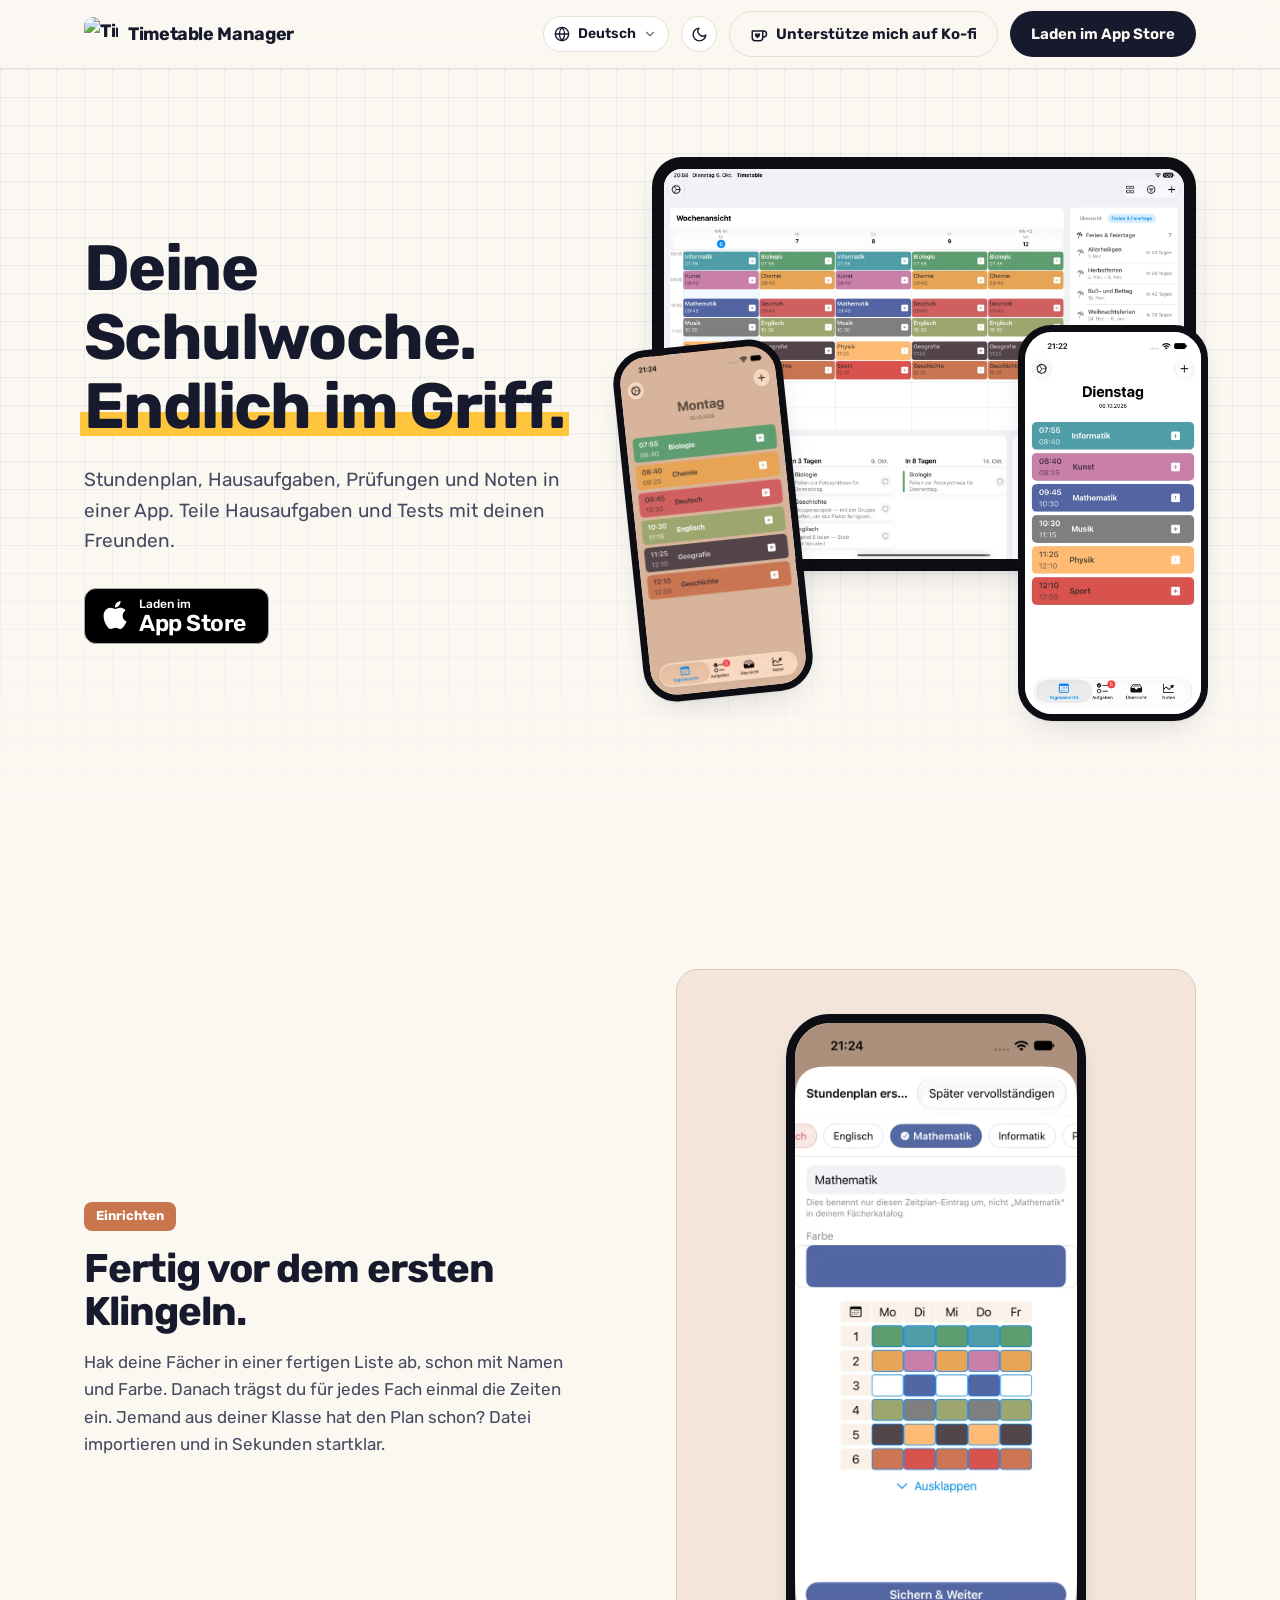
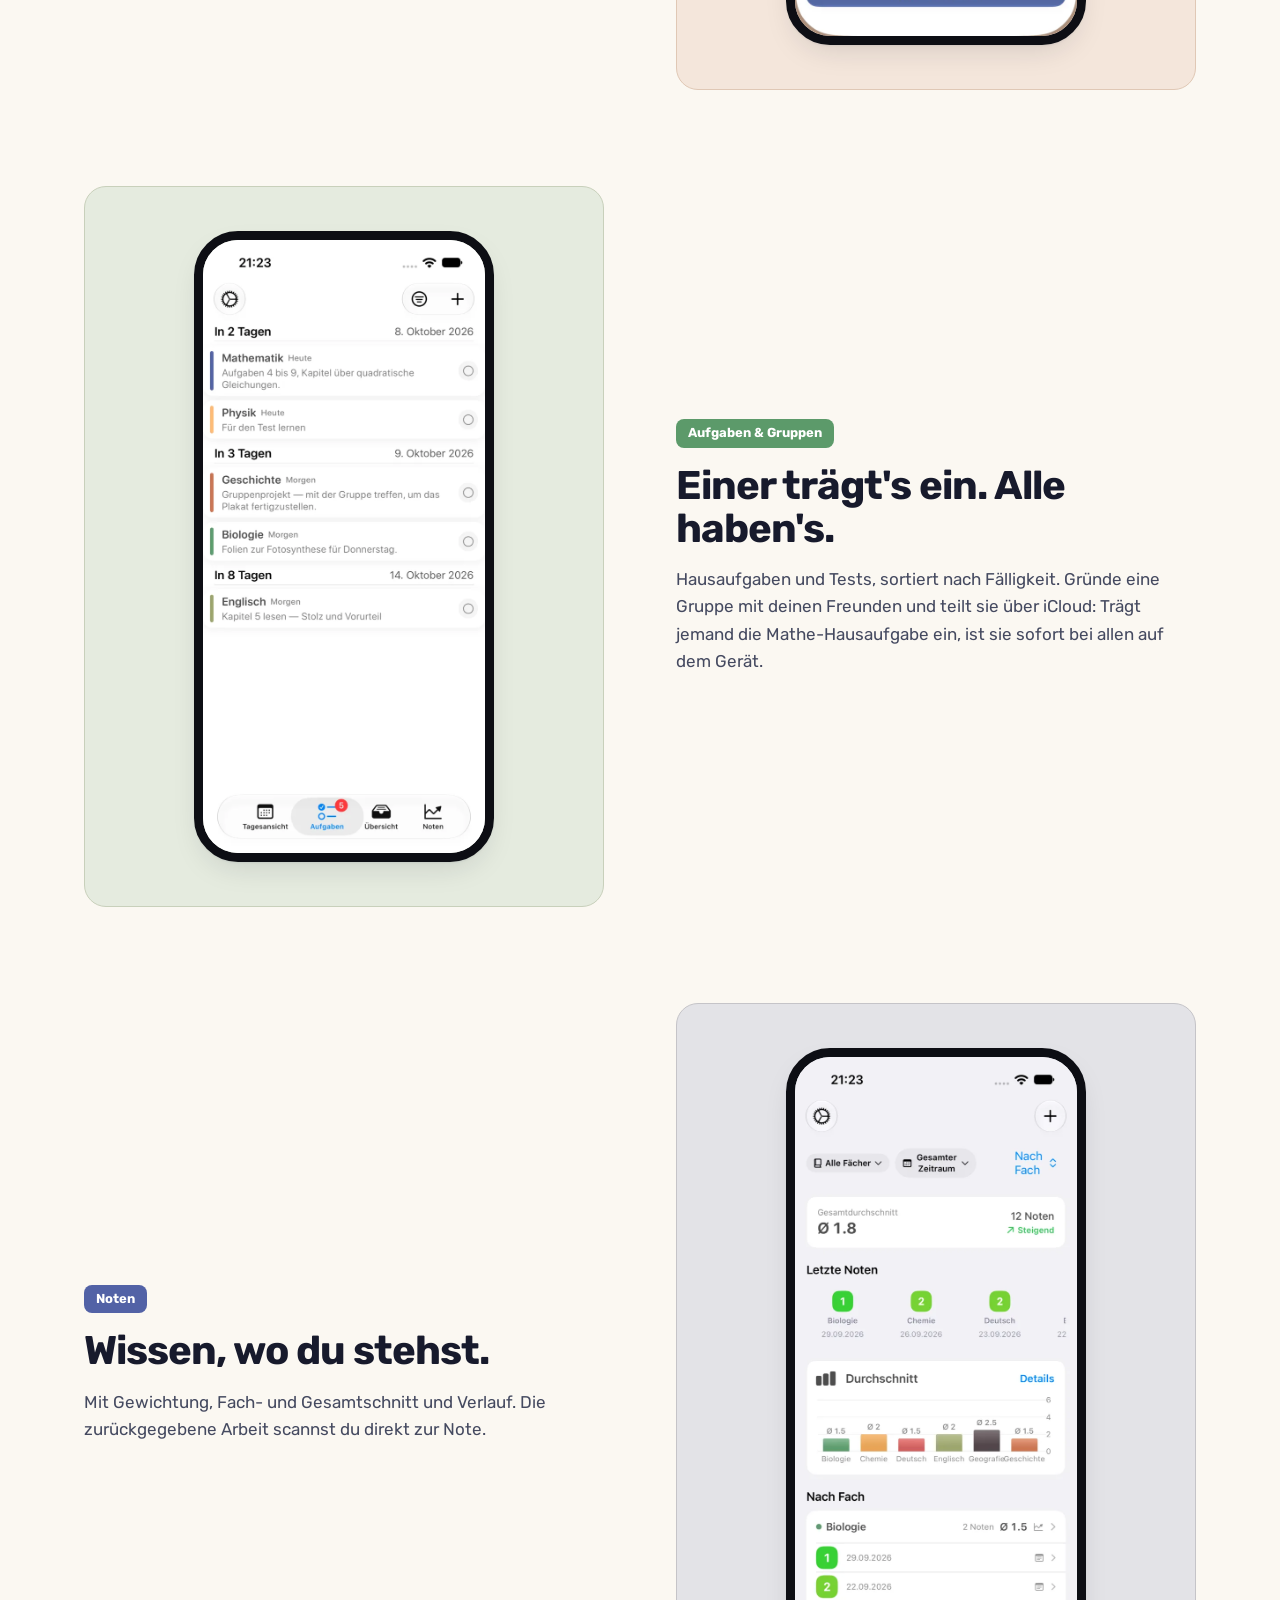
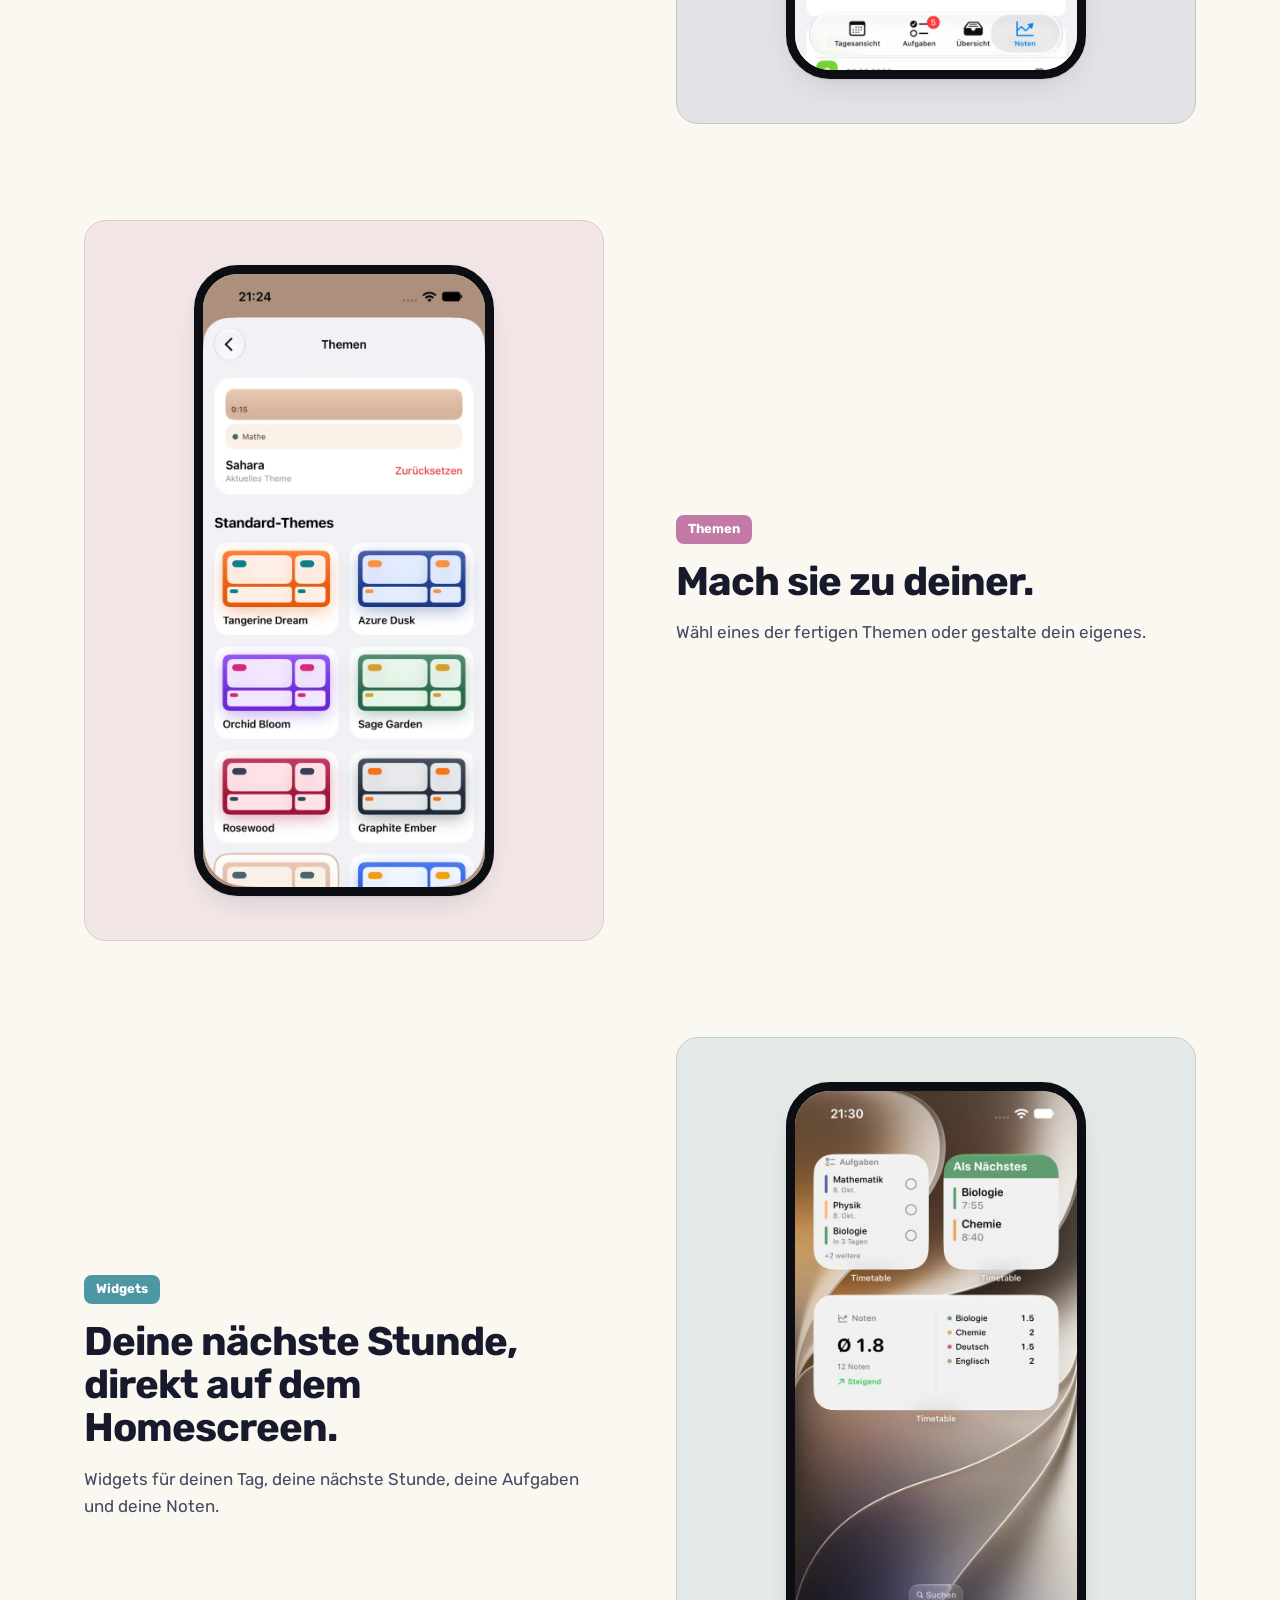
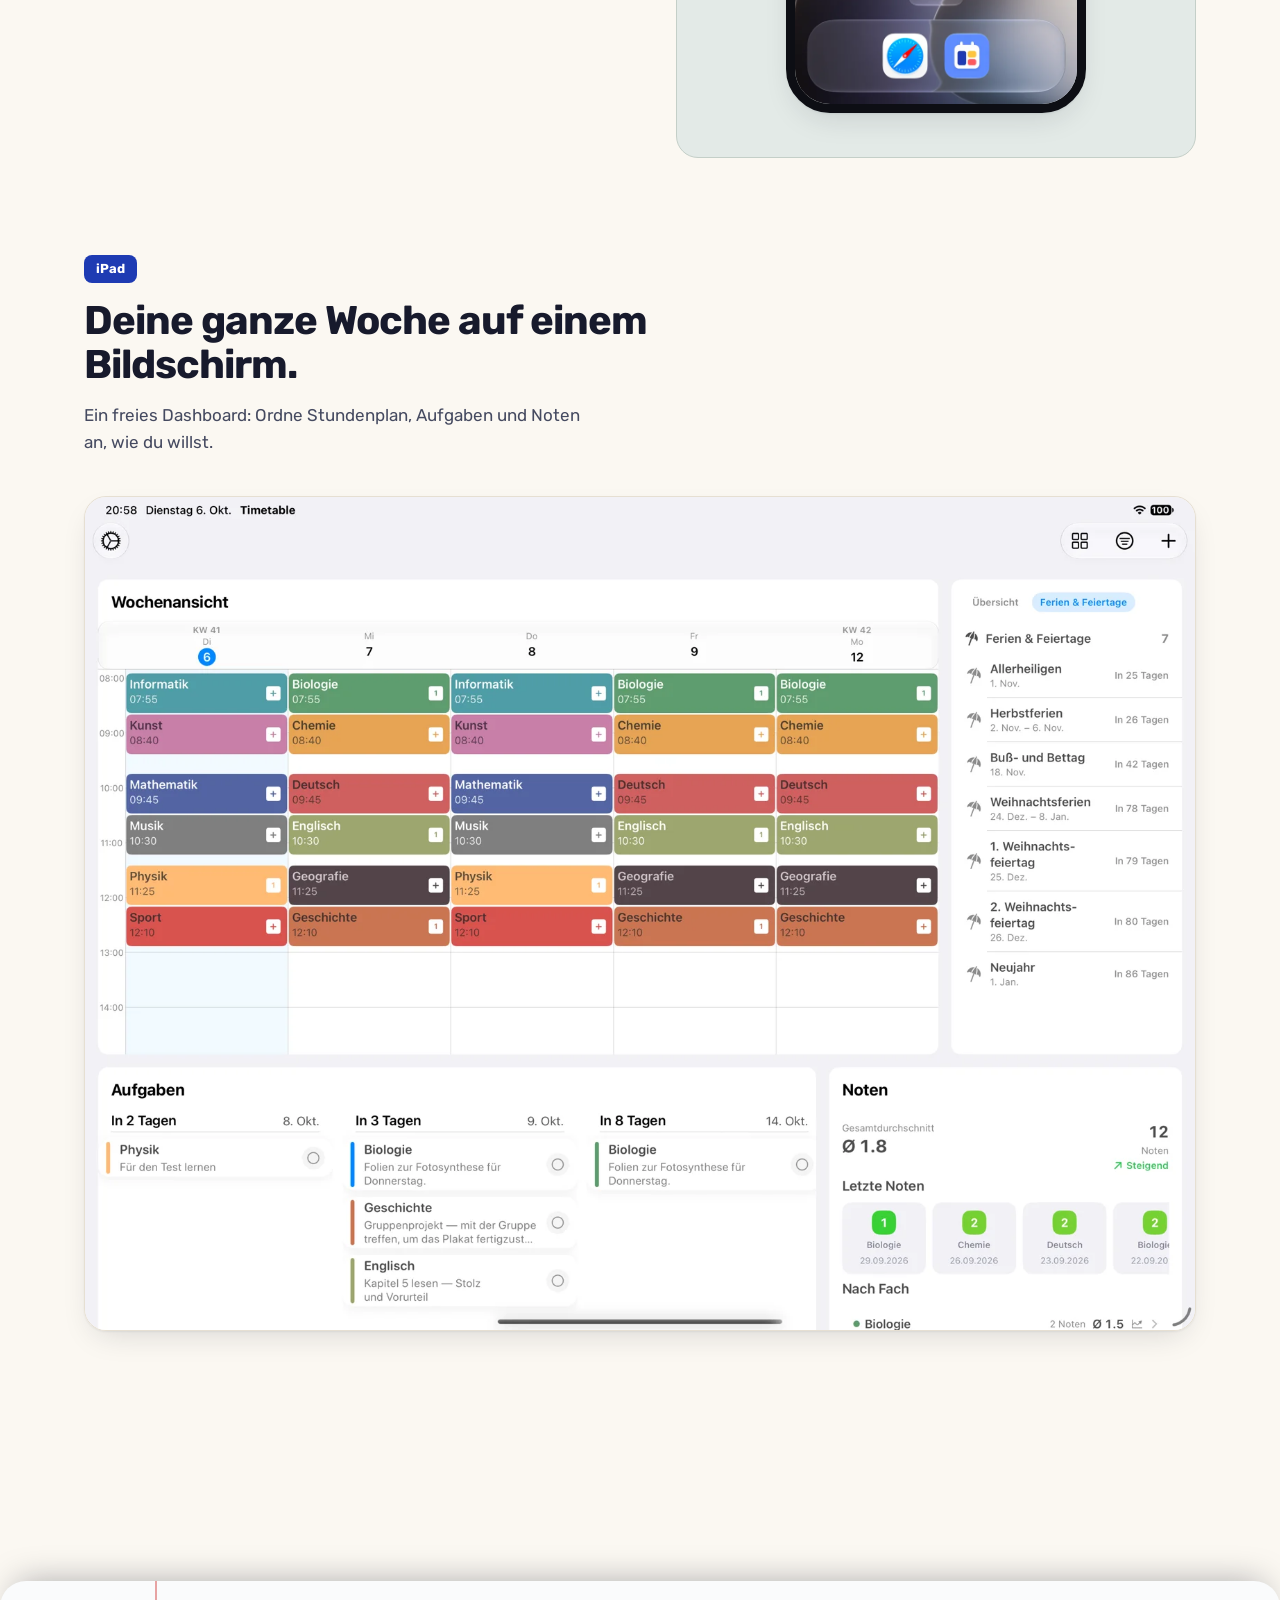
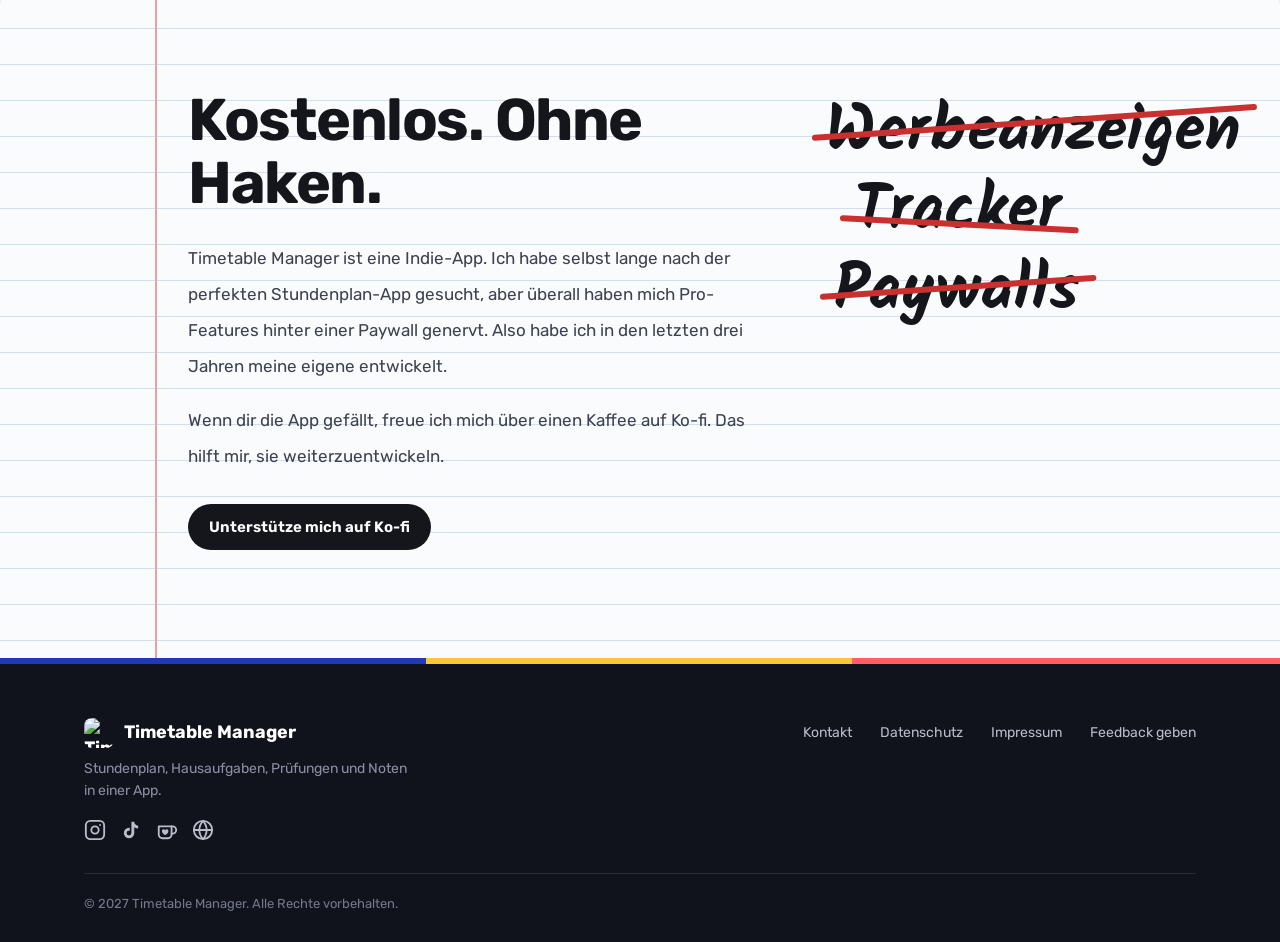
==== de/index.html @ c099e583 "cleanup and add more languages" ====
<!doctype html>
<!-- Generated from index.html by scripts/build-langs.mjs. Do not edit. -->
<html lang="de" data-url-en="../index.html" data-url-fr="../fr/index.html" data-url-es="../es/index.html">
  <head>
    <meta charset="UTF-8" />
    <script src="../assets/js/theme.js"></script>
    <script src="../assets/js/i18n.js"></script>
    <meta name="viewport" content="width=device-width, initial-scale=1.0" />
    <title data-i18n="metaTitle">Timetable Manager - Dein Stundenplan, deine Aufgaben und Prüfungen an einem Ort</title>

    <meta
      name="description"
      data-i18n-content="metaDescription"
      content="Timetable Manager: Stundenplan, Hausaufgaben, Prüfungen und Noten in einer App. Teile Hausaufgaben und Tests mit deinen Freunden. Kostenlos, ohne Werbung und ohne Tracking."
    />

    <link rel="canonical" href="https://www.timetablemanager.app/de/" />
    <link rel="alternate" hreflang="en" href="https://www.timetablemanager.app/" />
    <link rel="alternate" hreflang="de" href="https://www.timetablemanager.app/de/" />
    <link rel="alternate" hreflang="fr" href="https://www.timetablemanager.app/fr/" />
    <link rel="alternate" hreflang="es" href="https://www.timetablemanager.app/es/" />
    <link rel="alternate" hreflang="x-default" href="https://www.timetablemanager.app/" />
    <meta property="og:type" content="website" />
    <meta property="og:site_name" content="Timetable Manager" />
    <meta property="og:title" data-i18n-content="metaTitle" content="Timetable Manager - Dein Stundenplan, deine Aufgaben und Prüfungen an einem Ort" />
    <meta property="og:description" data-i18n-content="metaDescription" content="Timetable Manager: Stundenplan, Hausaufgaben, Prüfungen und Noten in einer App. Teile Hausaufgaben und Tests mit deinen Freunden. Kostenlos, ohne Werbung und ohne Tracking." />
    <meta property="og:url" content="https://www.timetablemanager.app/de/" />
    <meta property="og:image" content="https://www.timetablemanager.app/assets/images/og/de/card.png" />
    <meta property="og:image:width" content="1200" />
    <meta property="og:image:height" content="630" />
    <meta name="twitter:card" content="summary_large_image" />
    <meta name="theme-color" content="#fbf8f2" />
    <script type="application/ld+json">
      {"@context": "https://schema.org", "@type": "WebSite", "name": "Timetable Manager", "url": "https://www.timetablemanager.app/"}
    </script>
    <link rel="icon" href="../assets/images/favicon.png" type="image/png" />
    <link rel="apple-touch-icon" href="../apple-touch-icon.png" />
    <link rel="preconnect" href="https://fonts.googleapis.com" />
    <link rel="preconnect" href="https://fonts.gstatic.com" crossorigin />
    <link
      href="https://fonts.googleapis.com/css2?family=Rubik:wght@400..800&amp;display=swap"
      rel="stylesheet"
    />
    <link rel="stylesheet" href="../styles.css" />
  </head>
  <body>
    <header class="site-header"></header>

    <section class="hero">
      <div class="wrap">
        <div class="hero-copy">
          <h1>
            <span data-i18n="heroTitleA">Deine Schulwoche.</span>
            <span class="marker" data-i18n="heroTitleB">Endlich im Griff.</span>
          </h1>
          <p class="lede" data-i18n="heroLede">Stundenplan, Hausaufgaben, Prüfungen und Noten in einer App. Teile Hausaufgaben und Tests mit deinen Freunden.</p>
          <div class="hero-actions">
            <a class="store-badge" href="https://apps.apple.com/us/app/timetable-manager/id6738605424" rel="nofollow noopener" target="_blank">
              <svg viewBox="0 0 24 24" fill="currentColor" aria-hidden="true"><path d="M12.152 6.896c-.948 0-2.415-1.078-3.96-1.04-2.04.027-3.91 1.183-4.961 3.014-2.117 3.675-.546 9.103 1.519 12.09 1.013 1.454 2.208 3.09 3.792 3.039 1.52-.065 2.09-.987 3.935-.987 1.831 0 2.35.987 3.96.948 1.637-.026 2.676-1.48 3.676-2.948 1.156-1.688 1.636-3.325 1.662-3.415-.039-.013-3.182-1.221-3.22-4.857-.026-3.04 2.48-4.494 2.597-4.559-1.429-2.09-3.623-2.324-4.39-2.376-2-.156-3.675 1.09-4.61 1.09zM15.53 3.83c.843-1.012 1.4-2.427 1.245-3.83-1.207.052-2.662.805-3.532 1.818-.78.896-1.454 2.338-1.273 3.714 1.338.104 2.715-.688 3.559-1.701" /></svg>
              <span><small data-i18n="badgeSmall">Laden im</small><b>App Store</b></span>
            </a>
          </div>
        </div>

        <div class="hero-visual">
          <div class="phones">
            <img
              class="tablet"
              data-src-en="../assets/images/screenshots/en/dashboard.webp"
              data-src-de="../assets/images/screenshots/de/dashboard.webp"
              src="../assets/images/screenshots/de/dashboard.webp"
              data-i18n-alt="heroAlt"
              alt="Timetable Manager Wochenübersicht auf dem iPad, mit Stunden, Aufgaben und Noten auf einen Blick"
              width="1600"
              height="1200"
            />
            <img
                class="phone phone-back"
                data-src-en="../assets/images/screenshots/en/dayview-theme.webp"
                data-src-de="../assets/images/screenshots/de/dayview-theme.webp"
                src="../assets/images/screenshots/de/dayview-theme.webp"
                data-i18n-alt="shotDayThemeAlt"
                alt="Tagesansicht im Theme Sahara"
                width="640"
                height="1391"
              />
            <img
                class="phone"
                data-src-en="../assets/images/screenshots/en/dayview.webp"
                data-src-de="../assets/images/screenshots/de/dayview.webp"
                src="../assets/images/screenshots/de/dayview.webp"
                data-i18n-alt="shotDayAlt"
                alt="Tagesansicht: jede Stunde farblich markiert und genau zur richtigen Zeit"
                width="640"
                height="1391"
              />
          </div>
        </div>
      </div>
    </section>

    <section id="features">
      <div class="wrap">
        <div class="feature-rows">
          <div class="feature-row reveal">
            <div class="feature-copy s-hi">
              <span class="tag" data-i18n="featureCreatorTag">Einrichten</span>
              <h3 data-i18n="featureCreatorTitle">Fertig vor dem ersten Klingeln.</h3>
              <p data-i18n="featureCreatorText">Hak deine Fächer in einer fertigen Liste ab, schon mit Namen und Farbe. Danach trägst du für jedes Fach einmal die Zeiten ein. Jemand aus deiner Klasse hat den Plan schon? Datei importieren und in Sekunden startklar.</p>
            </div>
            <div class="stage s-hi">
              <img
                class="phone"
                data-src-en="../assets/images/screenshots/en/creator.webp"
                data-src-de="../assets/images/screenshots/de/creator.webp"
                src="../assets/images/screenshots/de/creator.webp"
                data-i18n-alt="shotCreatorAlt"
                alt="Stundenplan-Ersteller: Fach, Farbe und Stunden in der Woche festlegen"
                width="640"
                height="1391" loading="lazy"
              />
            </div>
          </div>
          <div class="feature-row reveal">
            <div class="feature-copy s-bi">
              <span class="tag" data-i18n="featureGroupsTag">Aufgaben &amp; Gruppen</span>
              <h3 data-i18n="featureGroupsTitle">Einer trägt's ein. Alle haben's.</h3>
              <p data-i18n="featureGroupsText">Hausaufgaben und Tests, sortiert nach Fälligkeit. Gründe eine Gruppe mit deinen Freunden und teilt sie über iCloud: Trägt jemand die Mathe-Hausaufgabe ein, ist sie sofort bei allen auf dem Gerät.</p>
            </div>
            <div class="stage s-bi">
              <img
                class="phone"
                data-src-en="../assets/images/screenshots/en/tasks.webp"
                data-src-de="../assets/images/screenshots/de/tasks.webp"
                src="../assets/images/screenshots/de/tasks.webp"
                data-i18n-alt="shotTasksAlt"
                alt="Aufgaben: jede Aufgabe gruppiert nach Fälligkeit"
                width="640"
                height="1391" loading="lazy"
              />
            </div>
          </div>
          <div class="feature-row reveal">
            <div class="feature-copy s-ma">
              <span class="tag" data-i18n="featureGradesTag">Noten</span>
              <h3 data-i18n="featureGradesTitle">Wissen, wo du stehst.</h3>
              <p data-i18n="featureGradesText">Mit Gewichtung, Fach- und Gesamtschnitt und Verlauf. Die zurückgegebene Arbeit scannst du direkt zur Note.</p>
            </div>
            <div class="stage s-ma">
              <img
                class="phone"
                data-src-en="../assets/images/screenshots/en/grades.webp"
                data-src-de="../assets/images/screenshots/de/grades.webp"
                src="../assets/images/screenshots/de/grades.webp"
                data-i18n-alt="shotGradesAlt"
                alt="Noten: Gesamtschnitt, letzte Noten und Durchschnitt pro Fach"
                width="640"
                height="1391" loading="lazy"
              />
            </div>
          </div>
          <div class="feature-row reveal">
            <div class="feature-copy s-ar">
              <span class="tag" data-i18n="featureThemesTag">Themen</span>
              <h3 data-i18n="featureThemesTitle">Mach sie zu deiner.</h3>
              <p data-i18n="featureThemesText">Wähl eines der fertigen Themen oder gestalte dein eigenes.</p>
            </div>
            <div class="stage s-ar">
              <img
                class="phone"
                data-src-en="../assets/images/screenshots/en/theming.webp"
                data-src-de="../assets/images/screenshots/de/theming.webp"
                src="../assets/images/screenshots/de/theming.webp"
                data-i18n-alt="shotThemesAlt"
                alt="Themen: wähle ein Thema oder gestalte dein eigenes"
                width="640"
                height="1391" loading="lazy"
              />
            </div>
          </div>
          <div class="feature-row reveal">
            <div class="feature-copy s-cs">
              <span class="tag" data-i18n="featureWidgetsTag">Widgets</span>
              <h3 data-i18n="featureWidgetsTitle">Deine nächste Stunde, direkt auf dem Homescreen.</h3>
              <p data-i18n="featureWidgetsText">Widgets für deinen Tag, deine nächste Stunde, deine Aufgaben und deine Noten.</p>
            </div>
            <div class="stage s-cs">
              <img
                class="phone"
                data-src-en="../assets/images/screenshots/en/widgets.webp"
                data-src-de="../assets/images/screenshots/de/widgets.webp"
                src="../assets/images/screenshots/de/widgets.webp"
                data-i18n-alt="shotWidgetsAlt"
                alt="Widgets: Aufgaben, nächste Stunde und Noten direkt auf deinem Homescreen"
                width="640"
                height="1391" loading="lazy"
              />
            </div>
          </div>
        </div>

        <div class="feature-wide reveal">
          <div class="feature-copy c-navy">
            <span class="tag" data-i18n="featureIpadTag">iPad</span>
            <h3 data-i18n="featureIpadTitle">Deine ganze Woche auf einem Bildschirm.</h3>
            <p data-i18n="featureIpadText">Ein freies Dashboard: Ordne Stundenplan, Aufgaben und Noten an, wie du willst.</p>
          </div>
          <img
            class="dashboard-shot"
            data-src-en="../assets/images/screenshots/en/dashboard.webp"
            data-src-de="../assets/images/screenshots/de/dashboard.webp"
            src="../assets/images/screenshots/de/dashboard.webp"
            data-i18n-alt="heroAlt"
            alt="Timetable Manager Wochenübersicht auf dem iPad, mit Stunden, Aufgaben und Noten auf einen Blick"
            loading="lazy"
            width="1600"
            height="1200"
          />
        </div>

        <div class="extras reveal">
          <span data-i18n="extrasLabel">Außerdem dabei:</span>
          <span class="pill s-ch" data-i18n="extraHolidays">Schulferien deiner Region, automatisch eingetragen</span>
        </div>
      </div>
    </section>

    <section class="sheet why">
      <div class="wrap">
        <div>
          <h2 data-i18n="whyTitle">Kostenlos. Ohne Haken.</h2>
          <p data-i18n="whyText">Timetable Manager ist eine Indie-App. Ich habe selbst lange nach der perfekten Stundenplan-App gesucht, aber überall haben mich Pro-Features hinter einer Paywall genervt. Also habe ich in den letzten drei Jahren meine eigene entwickelt.</p>
          <p data-i18n="whyKofi">Wenn dir die App gefällt, freue ich mich über einen Kaffee auf Ko-fi. Das hilft mir, sie weiterzuentwickeln.</p>
          <a class="btn btn-primary" href="https://ko-fi.com/bennowo" target="_blank" rel="noopener" data-i18n="navKofi">Support me on Ko-fi</a>
        </div>
        <div class="reveal">
          <h3 class="sr-only" data-i18n="noListLabel">Was du in der App nicht findest</h3>
          <ul class="crossed">
            <li data-i18n="noAds">Werbeanzeigen</li>
            <li data-i18n="noTrackers">Tracker</li>
            <li data-i18n="noPaywalls">Paywalls</li>
          </ul>
        </div>
      </div>
    </section>

    <footer class="site-footer"></footer>

    <script src="../assets/js/header.js"></script>
    <script src="../assets/js/footer.js"></script>
    <script>
      // Fade sections in as they scroll into view. Without IntersectionObserver everything just shows.
      if ("IntersectionObserver" in window) {
        document.documentElement.classList.add("reveal-on");
        var io = new IntersectionObserver(
          function (entries) {
            entries.forEach(function (e) {
              if (e.isIntersecting) {
                e.target.classList.add("in");
                io.unobserve(e.target);
              }
            });
          },
          { rootMargin: "0px 0px -10% 0px" }
        );
        document.querySelectorAll(".reveal").forEach(function (el) {
          io.observe(el);
        });
      }
    </script>
  </body>
</html>
---- styles.css ----
/* Timetable Manager — shared site styles */

/* Brand colors come from the app icon (navy, sun, coral on sky); subject colors from the app's
   default subject palette, so the site looks like the app it sells. */
:root {
  --ink: #171a2c;
  --ink-soft: #454a60;
  --muted: #6b6a72;
  --bg: #fbf8f2;
  --bg-soft: #f3eee4;
  --surface: #ffffff;
  --border: #e6dfd2;
  --grid: rgba(30, 59, 179, 0.07);
  --accent: #1e3bb3;
  --accent-dark: #172e8c;
  --accent-soft: #e6ebfb;
  --header-bg: rgba(251, 248, 242, 0.85);
  --shadow: 0 1px 2px rgba(23, 26, 44, 0.06), 0 12px 32px -12px rgba(23, 26, 44, 0.18);

  --sky: #618cff;
  --navy: #1e3bb3;
  --sun: #ffc53d;
  --coral: #ff5e62;

  --s-red: #d35f5f;
  --s-terra: #c9764f;
  --s-green: #5c9a6a;
  --s-slate: #5262a6;
  --s-mustard: #e4a24a;
  --s-teal: #4d97a5;
  --s-pink: #c47aa6;
  --s-olive: #959b58;
  --s-gray: #7f7f86;
  --s-peach: #f2b06a;
  --s-plum: #574a50;

  --radius-lg: 22px;
  --radius: 16px;
  --radius-sm: 10px;
  --container: 1160px;
  --font: "Rubik", -apple-system, BlinkMacSystemFont, "Segoe UI", Helvetica, Arial, sans-serif;
  --font-display: var(--font);
}

/* Dark tokens appear twice on purpose: once for "follow the OS" (no data-theme set)
   and once for the explicit toggle. CSS can't share a block between the two. */
@media (prefers-color-scheme: dark) {
  :root:not([data-theme="light"]) {
    --ink: #eef0f7;
    --ink-soft: #c5c8d6;
    --muted: #9a9dae;
    --bg: #11131c;
    --bg-soft: #171a26;
    --surface: #1c1f2d;
    --border: #2a2e40;
    --grid: rgba(143, 168, 255, 0.06);
    --accent: #8fa8ff;
    --accent-dark: #a9bcff;
    --accent-soft: #1e2647;
    --header-bg: rgba(17, 19, 28, 0.82);
    --shadow: 0 1px 2px rgba(0, 0, 0, 0.3), 0 16px 40px -12px rgba(0, 0, 0, 0.6);
  }
}

:root[data-theme="dark"] {
  --ink: #eef0f7;
  --ink-soft: #c5c8d6;
  --muted: #9a9dae;
  --bg: #11131c;
  --bg-soft: #171a26;
  --surface: #1c1f2d;
  --border: #2a2e40;
  --grid: rgba(143, 168, 255, 0.06);
  --accent: #8fa8ff;
  --accent-dark: #a9bcff;
  --accent-soft: #1e2647;
  --header-bg: rgba(17, 19, 28, 0.82);
  --shadow: 0 1px 2px rgba(0, 0, 0, 0.3), 0 16px 40px -12px rgba(0, 0, 0, 0.6);
}

* {
  box-sizing: border-box;
}

html {
  scroll-behavior: smooth;
}

body {
  margin: 0;
  font-family: var(--font);
  font-size: 17px;
  color: var(--ink);
  background: var(--bg);
  line-height: 1.6;
  -webkit-font-smoothing: antialiased;
}

h1,
h2,
h3 {
  font-family: var(--font-display);
  font-weight: 700;
  letter-spacing: -0.025em;
  line-height: 1.08;
}

img {
  max-width: 100%;
  display: block;
}

a {
  color: inherit;
  text-decoration: none;
}

:focus-visible {
  outline: 3px solid var(--sky);
  outline-offset: 3px;
  border-radius: 6px;
}

.sr-only {
  position: absolute;
  width: 1px;
  height: 1px;
  overflow: hidden;
  clip: rect(0 0 0 0);
  white-space: nowrap;
}

.wrap {
  max-width: var(--container);
  margin: 0 auto;
  padding: 0 24px;
}

/* The three bars from the app's store screenshots: navy, sun, coral. */
.dashes {
  display: inline-flex;
  gap: 5px;
  vertical-align: middle;
}

.dashes i {
  width: 18px;
  height: 6px;
  border-radius: 99px;
  background: var(--navy);
}

.dashes i:nth-child(2) {
  background: var(--sun);
}

.dashes i:nth-child(3) {
  background: var(--coral);
}

.eyebrow {
  display: inline-flex;
  align-items: center;
  gap: 10px;
  font-size: 14px;
  font-weight: 700;
  letter-spacing: 0.06em;
  text-transform: uppercase;
  color: var(--muted);
  margin: 0 0 18px;
}

/* ---------- Header ---------- */

.site-header {
  position: sticky;
  top: 0;
  z-index: 50;
  background: var(--header-bg);
  backdrop-filter: blur(12px);
  -webkit-backdrop-filter: blur(12px);
  border-bottom: 1px solid var(--border);
}

.site-header .wrap {
  display: flex;
  align-items: center;
  justify-content: space-between;
  height: 68px;
  gap: 16px;
}

.header-actions {
  display: flex;
  align-items: center;
  gap: 12px;
}

/* Language menu: a native select (options filled in by i18n.js), styled as a pill with a globe. */
.lang-switch {
  position: relative;
  display: inline-flex;
  align-items: center;
  color: var(--ink);
}

.lang-switch svg {
  position: absolute;
  left: 11px;
  width: 16px;
  height: 16px;
  pointer-events: none;
}

.lang-switch select {
  appearance: none;
  -webkit-appearance: none;
  height: 36px;
  padding: 0 30px 0 34px;
  border: 1px solid var(--border);
  border-radius: 999px;
  background: var(--surface) url("data:image/svg+xml;utf8,<svg fill='none' stroke='%236b6a72' stroke-width='2' stroke-linecap='round' stroke-linejoin='round' height='14' viewBox='0 0 24 24' width='14' xmlns='http://www.w3.org/2000/svg'><path d='M6 9l6 6 6-6'/></svg>") no-repeat right 11px center;
  color: inherit;
  font: inherit;
  font-size: 14px;
  font-weight: 600;
  cursor: pointer;
  transition: border-color 0.15s ease;
}

.lang-switch select:hover {
  border-color: var(--accent);
}

.theme-toggle {
  display: inline-flex;
  align-items: center;
  justify-content: center;
  width: 36px;
  height: 36px;
  border-radius: 999px;
  border: 1px solid var(--border);
  background: var(--surface);
  color: var(--ink);
  cursor: pointer;
  flex: 0 0 auto;
}

.theme-toggle svg {
  width: 17px;
  height: 17px;
}

.theme-toggle .icon-sun {
  display: none;
}

:root[data-theme="dark"] .theme-toggle .icon-sun {
  display: block;
}

:root[data-theme="dark"] .theme-toggle .icon-moon {
  display: none;
}

@media (prefers-color-scheme: dark) {
  :root:not([data-theme="light"]) .theme-toggle .icon-sun {
    display: block;
  }

  :root:not([data-theme="light"]) .theme-toggle .icon-moon {
    display: none;
  }
}

.brand {
  display: flex;
  align-items: center;
  gap: 10px;
  font-family: var(--font-display);
  font-weight: 700;
  font-size: 18px;
  letter-spacing: -0.02em;
  color: var(--ink);
}

.brand,
.btn {
  white-space: nowrap;
}

.brand img {
  width: 34px;
  height: 34px;
  border-radius: 9px;
}

.btn {
  display: inline-flex;
  align-items: center;
  justify-content: center;
  gap: 8px;
  padding: 10px 20px;
  border-radius: 999px;
  font-family: inherit;
  font-weight: 650;
  font-size: 15px;
  border: 1px solid transparent;
  cursor: pointer;
  transition: background 0.15s ease, border-color 0.15s ease, color 0.15s ease, transform 0.15s ease;
}

.btn:active {
  transform: scale(0.97);
}

.btn-primary {
  background: var(--ink);
  color: var(--bg);
}

.btn-primary:hover {
  background: var(--accent);
  color: #fff;
}

.btn-ghost {
  border-color: var(--border);
  color: var(--ink);
}

.btn-ghost:hover {
  border-color: var(--accent);
  color: var(--accent);
}

/* App Store button, styled after Apple's "Download on the App Store" badge. */
.store-badge {
  display: inline-flex;
  align-items: center;
  gap: 10px;
  height: 56px;
  padding: 0 22px 0 16px;
  border-radius: 12px;
  background: #000;
  color: #fff;
  border: 1px solid #a6a6a6;
  line-height: 1.05;
  white-space: nowrap;
  transition: transform 0.15s ease;
}

.store-badge:hover {
  transform: translateY(-2px);
}

.store-badge svg {
  width: 28px;
  height: 28px;
  margin-top: -3px;
}

.store-badge small {
  display: block;
  font-size: 12px;
  font-weight: 500;
}

.store-badge b {
  display: block;
  font-size: 23px;
  font-weight: 600;
  letter-spacing: -0.02em;
}

/* ---------- Hero ---------- */

.hero {
  position: relative;
  padding: 88px 0 96px;
  overflow: hidden;
}

/* Squared notebook paper, fading out towards the bottom. */
.hero::before {
  content: "";
  position: absolute;
  inset: 0;
  background-image: linear-gradient(var(--grid) 1px, transparent 1px),
    linear-gradient(90deg, var(--grid) 1px, transparent 1px);
  background-size: 28px 28px;
  -webkit-mask-image: linear-gradient(#000 55%, transparent);
  mask-image: linear-gradient(#000 55%, transparent);
  pointer-events: none;
}

.hero .wrap {
  position: relative;
  display: grid;
  grid-template-columns: 1fr 1.08fr;
  gap: 64px;
  align-items: center;
}

.hero h1 {
  font-size: clamp(38px, 5.5vw, 64px);
  margin: 0 0 24px;
}

.hero h1 span {
  display: block;
}

/* Highlighter stroke, like marking the important line in your notes. */
.marker {
  background: linear-gradient(transparent 58%, var(--sun) 58%, var(--sun) 90%, transparent 90%);
  padding: 0 0.06em;
  margin: 0 -0.06em;
  -webkit-box-decoration-break: clone;
  box-decoration-break: clone;
}

/* Inline so the stroke hugs the words instead of the full column width. */
.hero h1 .marker {
  display: inline;
}

:root[data-theme="dark"] .marker {
  background: none;
  color: var(--sun);
}

@media (prefers-color-scheme: dark) {
  :root:not([data-theme="light"]) .marker {
    background: none;
    color: var(--sun);
  }
}

.hero p.lede {
  font-size: 19px;
  color: var(--ink-soft);
  max-width: 44ch;
  margin: 0 0 32px;
}

.hero-actions {
  display: flex;
  align-items: center;
  gap: 20px;
  flex-wrap: wrap;
}

/* ---------- Phone screenshots ---------- */

.hero-visual {
  min-width: 0;
}

/* Raw app screenshots, framed like the device. */
.phone {
  width: 100%;
  max-width: 300px;
  height: auto;
  border-radius: 44px;
  border: 9px solid #0d0e14;
  background: #0d0e14;
  box-shadow: var(--shadow);
}

/* Hero: the iPad dashboard at the back, two phones overlapping its lower corners. */
.phones {
  position: relative;
  padding-bottom: 150px;
}

.tablet {
  width: 100%;
  height: auto;
  border: 12px solid #0d0e14;
  border-radius: 30px;
  background: #0d0e14;
  box-shadow: var(--shadow);
}

.phones .phone {
  position: absolute;
  max-width: 190px;
  right: -12px;
  bottom: 0;
  border-width: 7px;
  border-radius: 34px;
}

.phones .phone-back {
  right: auto;
  left: -24px;
  bottom: 24px;
  max-width: 170px;
  transform: rotate(-6deg);
}

/* Subject color for a block, a tag, a dot (sets --c, and --t for text on light colors). */
.s-de { --c: var(--s-red); }
.s-ar { --c: var(--s-pink); }
.s-ma { --c: var(--s-slate); }
.s-bi { --c: var(--s-green); }
.s-en { --c: var(--s-olive); }
.s-hi { --c: var(--s-terra); }
.s-ch { --c: var(--s-mustard); --t: #3d2a0c; }
.s-cs { --c: var(--s-teal); }
.s-mu { --c: var(--s-gray); }
.s-pe { --c: var(--s-red); }
.s-ge { --c: var(--s-plum); }
.s-ph { --c: var(--s-peach); --t: #4a2f10; }
.c-navy { --c: var(--navy); }
.c-sun { --c: var(--sun); --t: #3d2a0c; }
.c-coral { --c: var(--coral); }

/* ---------- Sections ---------- */

section {
  padding: 104px 0;
}

.section-head {
  max-width: 680px;
  margin: 0 0 56px;
}

.section-head h2 {
  font-size: clamp(34px, 4.4vw, 52px);
  margin: 0;
}

.section-head.center {
  text-align: center;
  margin-left: auto;
  margin-right: auto;
}

/* ---------- Feature rows ---------- */

.feature-row {
  display: grid;
  grid-template-columns: 1fr 1fr;
  gap: 72px;
  align-items: center;
  padding: 48px 0;
}

.feature-row:nth-child(even) .feature-copy {
  order: 2;
}

.feature-copy .tag {
  display: inline-block;
  background: var(--c);
  color: var(--t, #fff);
  font-size: 13px;
  font-weight: 700;
  padding: 4px 12px;
  border-radius: 8px;
  margin-bottom: 16px;
}

.feature-copy h3 {
  font-size: clamp(28px, 3.2vw, 40px);
  margin: 0 0 16px;
}

.feature-copy p {
  color: var(--ink-soft);
  margin: 0;
  max-width: 46ch;
}

/* The mockup panels: a soft tinted stage in the row's subject color. */
.stage {
  position: relative;
  border-radius: var(--radius-lg);
  padding: 44px;
  background: color-mix(in srgb, var(--c) 14%, var(--bg));
  border: 1px solid color-mix(in srgb, var(--c) 22%, var(--border));
  display: flex;
  justify-content: center;
}

.feature-wide {
  padding-top: 48px;
}

.feature-wide .feature-copy {
  max-width: 640px;
  margin-bottom: 40px;
}

.feature-wide img {
  width: 100%;
  height: auto;
  border-radius: var(--radius-lg);
  box-shadow: var(--shadow);
  border: 1px solid var(--border);
}

.extras {
  display: flex;
  flex-wrap: wrap;
  align-items: center;
  gap: 12px;
  margin-top: 64px;
}

.extras > span {
  font-weight: 700;
  color: var(--muted);
  margin-right: 6px;
}

.pill {
  display: inline-flex;
  align-items: center;
  gap: 8px;
  padding: 8px 16px;
  border-radius: 999px;
  border: 1px solid var(--border);
  background: var(--surface);
  font-size: 15px;
  font-weight: 600;
}

.pill::before {
  content: "";
  width: 10px;
  height: 10px;
  border-radius: 4px;
  background: var(--c);
}

/* ---------- Cover: an exercise book with a white name label (feedback, 404) ---------- */

.cover {
  --c: var(--s-green);
  --flap: clamp(110px, 21vh, 210px);
  position: relative;
  overflow: hidden;
  min-height: calc(100svh - 64px);
  background-color: var(--c);
  /* Light catching the plastic, then the grain. */
  background-image: linear-gradient(118deg, rgba(255, 255, 255, 0.2) 0%, rgba(255, 255, 255, 0) 34%,
      rgba(255, 255, 255, 0.08) 58%, rgba(255, 255, 255, 0) 74%),
    url("data:image/svg+xml,%3Csvg xmlns='http://www.w3.org/2000/svg' width='200' height='200'%3E%3Cfilter id='n'%3E%3CfeTurbulence type='fractalNoise' baseFrequency='.8' numOctaves='2' stitchTiles='stitch'/%3E%3CfeColorMatrix values='0 0 0 0 0 0 0 0 0 0 0 0 0 0 0 .55 0 0 0 -.2'/%3E%3C/filter%3E%3Crect width='100%25' height='100%25' filter='url(%23n)'/%3E%3C/svg%3E");
}

.cover > .wrap {
  padding-top: 24px;
  padding-bottom: calc(var(--flap) + 40px);
}

/* Fold-over flap along the bottom of the cover. */
.flap {
  position: absolute;
  left: 0;
  right: 0;
  bottom: 0;
  height: var(--flap);
  background: color-mix(in srgb, color-mix(in srgb, var(--c) 78%, #0b0c14) 86%, transparent);
  border-top: 1px solid rgba(255, 255, 255, 0.28);
  box-shadow: 0 -10px 24px -14px rgba(0, 0, 0, 0.45);
  pointer-events: none;
}

.label {
  /* White paper in either theme. */
  --ink: #15161c;
  --ink-soft: #3d4150;
  --muted: #5f6579;
  --bg: #ffffff;
  --border: #e6dfd2;
  position: relative;
  z-index: 3;
  max-width: 620px;
  margin: 32px auto 0;
  padding: 40px 42px 34px;
  background: #fff;
  color: var(--ink);
  border-radius: 18px;
  box-shadow: 0 1px 0 rgba(12, 14, 30, 0.08), 0 22px 44px -26px rgba(12, 14, 30, 0.6);
  transform: rotate(-0.6deg);
}

/* The printed frame inside the label, in the cover's colour. */
.label::before {
  content: "";
  position: absolute;
  inset: 9px;
  border: 1.5px solid color-mix(in srgb, var(--c) 60%, #fff);
  border-radius: 12px;
  pointer-events: none;
}

.label h1 {
  font-size: clamp(36px, 4.6vw, 56px);
  margin: 0 0 10px;
}

@media (max-width: 600px) {
  .label {
    padding: 32px 24px 28px;
    transform: none;
  }
}

/* ---------- Why it's free: a page of ruled paper ---------- */

@font-face {
  font-family: "Kalam";
  src: url("assets/fonts/kalam-700-latin.woff2") format("woff2");
  font-weight: 700;
  font-display: swap;
}

.sheet {
  /* Paper stays paper in dark mode too. */
  --ink: #15161c;
  --ink-soft: #3d4150;
  --bg: #fafbfc;
  position: relative;
  color: var(--ink);
  background-color: var(--bg);
  /* Red margin line, then the blue rules. */
  background-image: linear-gradient(90deg, transparent 0 calc(max(32px, (100% - var(--container)) / 2) + 96px - 1px),
      #e7a3a3 0 calc(max(32px, (100% - var(--container)) / 2) + 96px + 1px), transparent 0),
    repeating-linear-gradient(to bottom, transparent 0 35px, #d5deeb 35px 36px);
  background-position: 0 0, 0 12px;
  border-radius: 26px 26px 0 0;
  box-shadow: 0 -14px 34px -16px rgba(12, 14, 30, 0.35);
}

.why {
  margin-top: 40px;
  padding: 108px 0;
}

.why .wrap {
  display: grid;
  grid-template-columns: minmax(0, 1.2fr) minmax(0, 0.8fr);
  gap: 64px;
  align-items: start;
  padding-left: 128px;
}

.why h2 {
  font-size: clamp(38px, 4.6vw, 66px);
  margin: 0 0 24px;
}

.why p {
  margin: 0 0 18px;
  color: var(--ink-soft);
  max-width: 54ch;
  line-height: 36px;
}

.why .btn {
  margin-top: 12px;
}

.crossed {
  list-style: none;
  margin: 8px 0 0;
  padding: 0;
  display: grid;
  gap: 6px;
}

.crossed li {
  position: relative;
  justify-self: start;
  font-family: "Kalam", "Bradley Hand", "Segoe Print", cursive;
  font-weight: 700;
  font-size: clamp(44px, 5vw, 68px);
  line-height: 1.15;
  padding: 0 8px;
}

.crossed li:nth-child(2) { margin-left: 28px; }
.crossed li:nth-child(3) { margin-left: 8px; }

/* Struck through in red pen, drawn in once the list scrolls into view. */
.crossed li::after {
  content: "";
  position: absolute;
  left: -6px;
  right: -10px;
  top: 52%;
  height: 6px;
  border-radius: 6px;
  background: #c8312f;
  transform: rotate(-4deg);
  transform-origin: left center;
}

.crossed li:nth-child(2)::after { transform: rotate(3deg); }

.reveal-on .crossed li::after {
  transition: transform 0.6s cubic-bezier(0.16, 1, 0.3, 1) 0.3s;
}

.reveal-on .crossed li:nth-child(2)::after { transition-delay: 0.55s; }
.reveal-on .crossed li:nth-child(3)::after { transition-delay: 0.8s; }
.reveal-on .reveal:not(.in) .crossed li::after { transform: rotate(-4deg) scaleX(0); }
.reveal-on .reveal:not(.in) .crossed li:nth-child(2)::after { transform: rotate(3deg) scaleX(0); }

@media (prefers-reduced-motion: reduce) {
  .reveal-on .crossed li::after {
    transition: none;
  }
}

/* ---------- Footer ---------- */

.site-footer {
  position: relative;
  background: #11131c;
  color: #b9bcc9;
  padding: 60px 0 28px;
}

.site-footer::before {
  content: "";
  position: absolute;
  inset: 0 0 auto;
  height: 6px;
  background: linear-gradient(90deg, var(--navy) 0 33.3%, var(--sun) 0 66.6%, var(--coral) 0);
}

.footer-top {
  display: flex;
  justify-content: space-between;
  align-items: flex-start;
  flex-wrap: wrap;
  gap: 24px;
  padding-bottom: 32px;
}

.footer-brand {
  display: flex;
  align-items: center;
  gap: 10px;
  color: #fff;
  font-family: var(--font-display);
  font-weight: 700;
  font-size: 18px;
}

.footer-brand img {
  width: 30px;
  height: 30px;
  border-radius: 8px;
}

.footer-tagline {
  margin: 10px 0 0;
  font-size: 14px;
  color: #8b8fa3;
  max-width: 36ch;
}

.footer-social {
  display: flex;
  gap: 14px;
  margin-top: 16px;
}

.footer-social a {
  color: #b9bcc9;
}

.footer-social a:hover {
  color: #fff;
}

.footer-social svg {
  width: 22px;
  height: 22px;
  display: block;
}

.footer-links {
  display: flex;
  gap: 28px;
  flex-wrap: wrap;
  list-style: none;
  margin: 0;
  padding: 0;
}

.footer-links a {
  font-size: 14px;
  color: #b9bcc9;
}

.footer-links a:hover {
  color: #fff;
}

.footer-bottom {
  border-top: 1px solid rgba(255, 255, 255, 0.1);
  padding-top: 20px;
  font-size: 13px;
  color: #74788c;
}

/* ---------- Simple content pages (imprint / privacy / 404) ---------- */

.page-hero {
  position: relative;
  padding: 72px 0 40px;
  border-bottom: 1px solid var(--border);
}

.page-hero h1 {
  font-size: clamp(36px, 5vw, 52px);
  margin: 0;
}

.content-card {
  padding: 56px 0 96px;
}

.content-card .wrap {
  max-width: 760px;
}

.content-card p {
  color: var(--ink-soft);
  font-size: 17px;
  margin: 0 0 18px;
}

.content-card address {
  font-style: normal;
  color: var(--ink-soft);
  font-size: 17px;
  line-height: 1.8;
}

.content-card a {
  color: var(--accent);
  font-weight: 600;
}

.content-card a:hover {
  text-decoration: underline;
}

/* ---------- Scroll reveal (class added by the inline script on the homepage) ---------- */

.reveal-on .reveal {
  transition: opacity 0.7s ease, transform 0.7s cubic-bezier(0.2, 0.7, 0.2, 1);
}

.reveal-on .reveal:not(.in) {
  opacity: 0;
  transform: translateY(24px);
}

@media (prefers-reduced-motion: reduce) {
  .reveal-on .reveal:not(.in) {
    transform: none;
  }
}

/* ---------- Responsive ---------- */

/* The header always stays one row: as the viewport narrows it drops, in order, the Ko-fi label,
   the header CTA (the hero has its own App Store badge; the logo links home) and the brand name.
   German labels are the longest, so check breakpoints with lang=de. */

@media (max-width: 960px) {
  .btn-kofi {
    padding: 9px;
  }

  .btn-kofi span {
    display: none;
  }
}

@media (max-width: 700px) {
  .header-cta {
    display: none;
  }
}

@media (max-width: 460px) {
  .brand-name {
    display: none;
  }
}

@media (max-width: 960px) {
  .hero .wrap,
  .feature-row,
  .why .wrap {
    grid-template-columns: 1fr;
  }

  .hero {
    padding: 56px 0 88px;
  }

  .hero .wrap {
    gap: 72px;
  }

  .feature-row {
    gap: 32px;
  }

  .feature-row:nth-child(even) .feature-copy {
    order: 0;
  }
}

@media (max-width: 600px) {
  section {
    padding: 72px 0;
  }

  .wrap {
    padding: 0 16px;
  }



  .stage {
    padding: 28px 16px;
  }

  .phone {
    max-width: 240px;
    border-radius: 36px;
    border-width: 7px;
  }

  .phones {
    padding-bottom: 110px;
  }

  .tablet {
    border-width: 7px;
    border-radius: 18px;
  }

  .phones .phone {
    max-width: 120px;
    right: -4px;
    border-width: 5px;
    border-radius: 22px;
  }

  .phones .phone-back {
    left: -4px;
    bottom: 16px;
    max-width: 110px;
  }

  .why {
    padding: 72px 0;
  }

  .why .wrap {
    gap: 32px;
    padding-left: 56px;
  }

  .sheet {
    border-radius: 22px 22px 0 0;
    background-image: linear-gradient(90deg, transparent 0 39px, #e7a3a3 39px 41px, transparent 0),
      repeating-linear-gradient(to bottom, transparent 0 35px, #d5deeb 35px 36px);
  }

  .header-actions {
    gap: 8px;
  }

  .btn-primary {
    padding: 9px 16px;
    font-size: 14px;
  }

  .footer-top {
    flex-direction: column;
  }
}
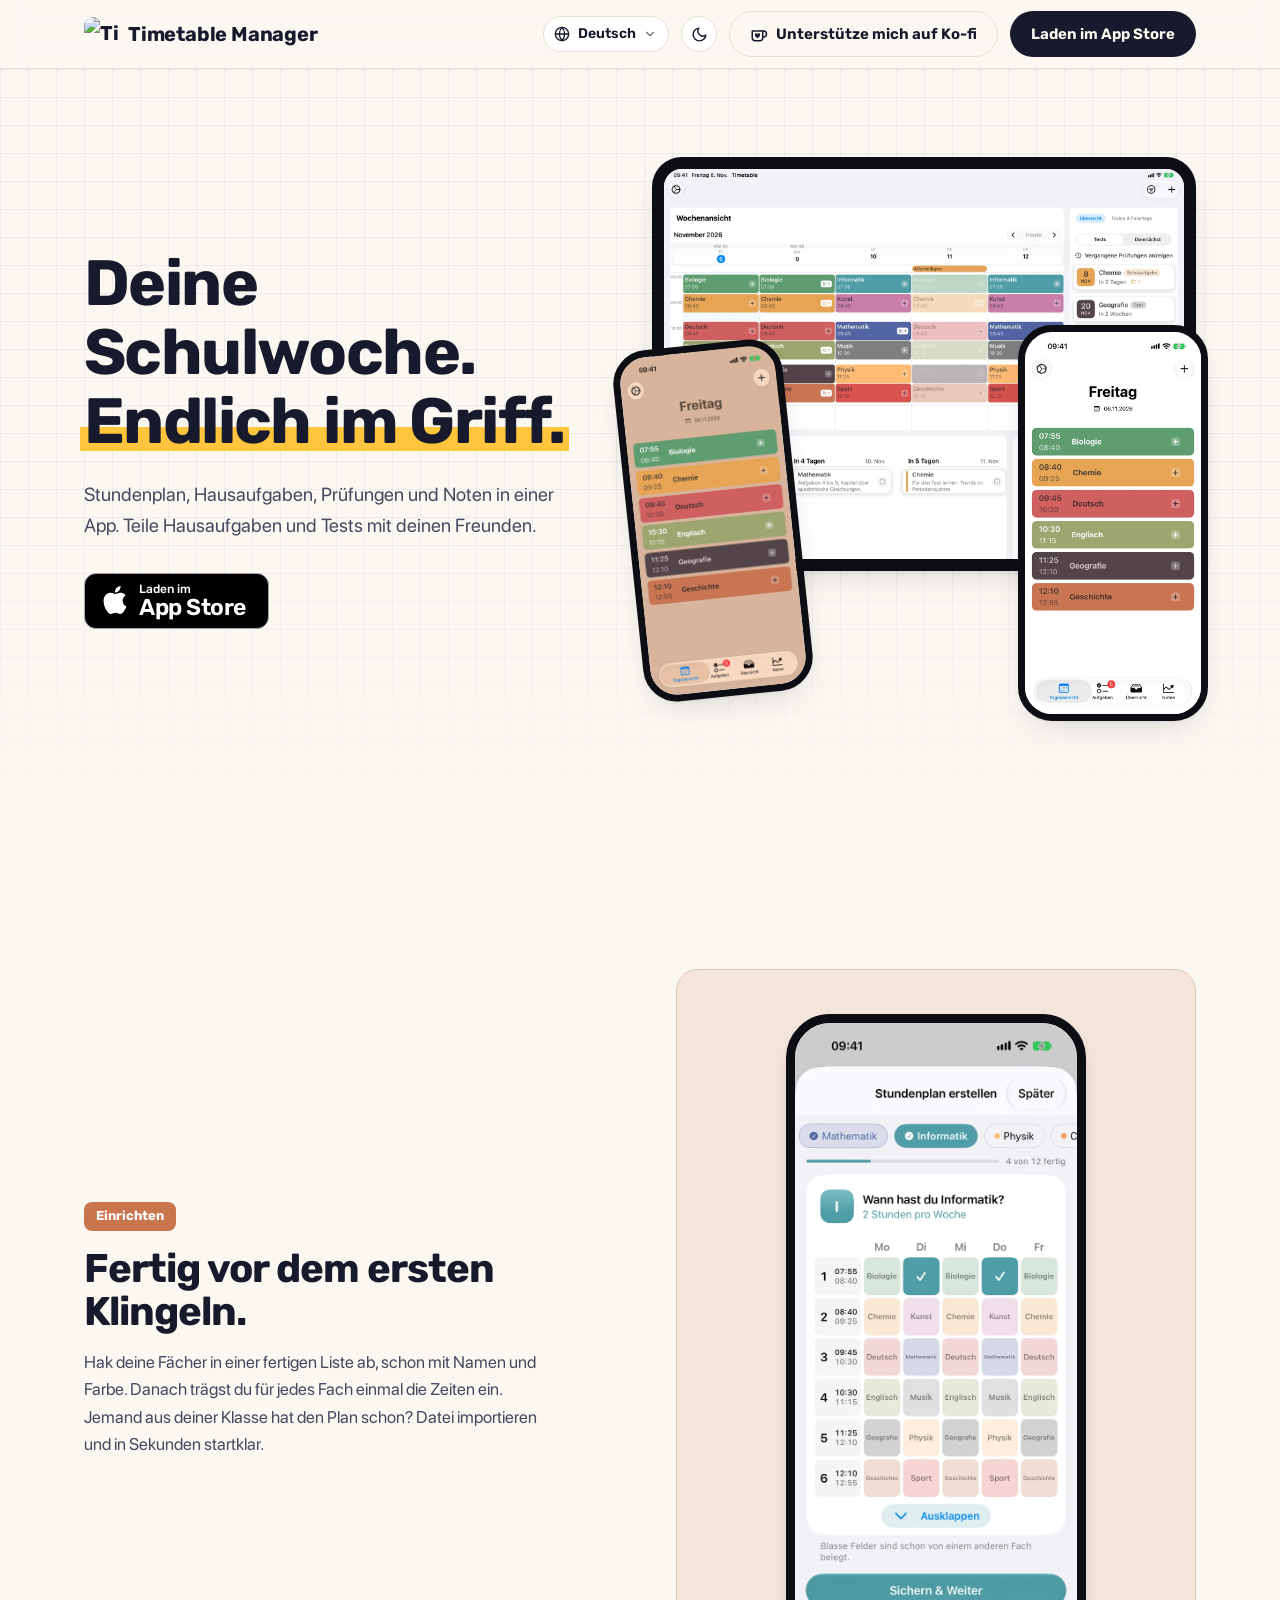
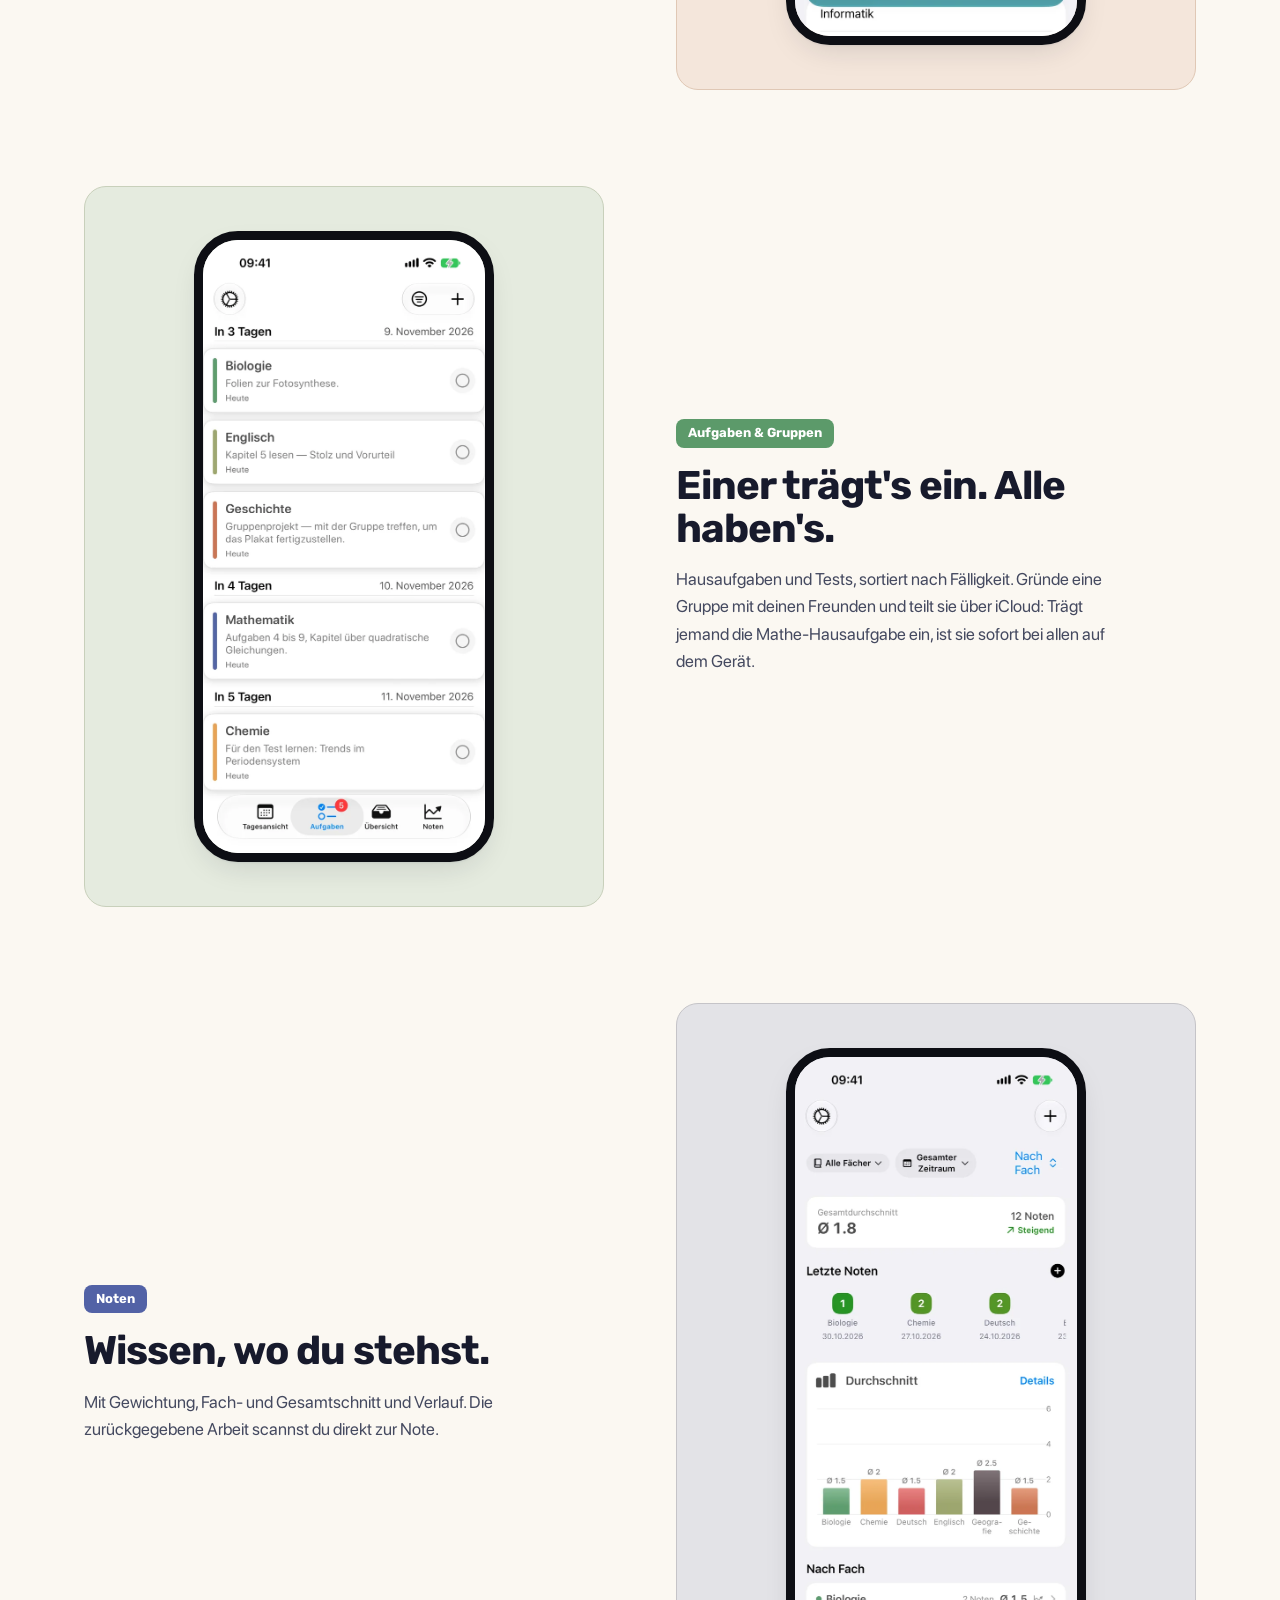
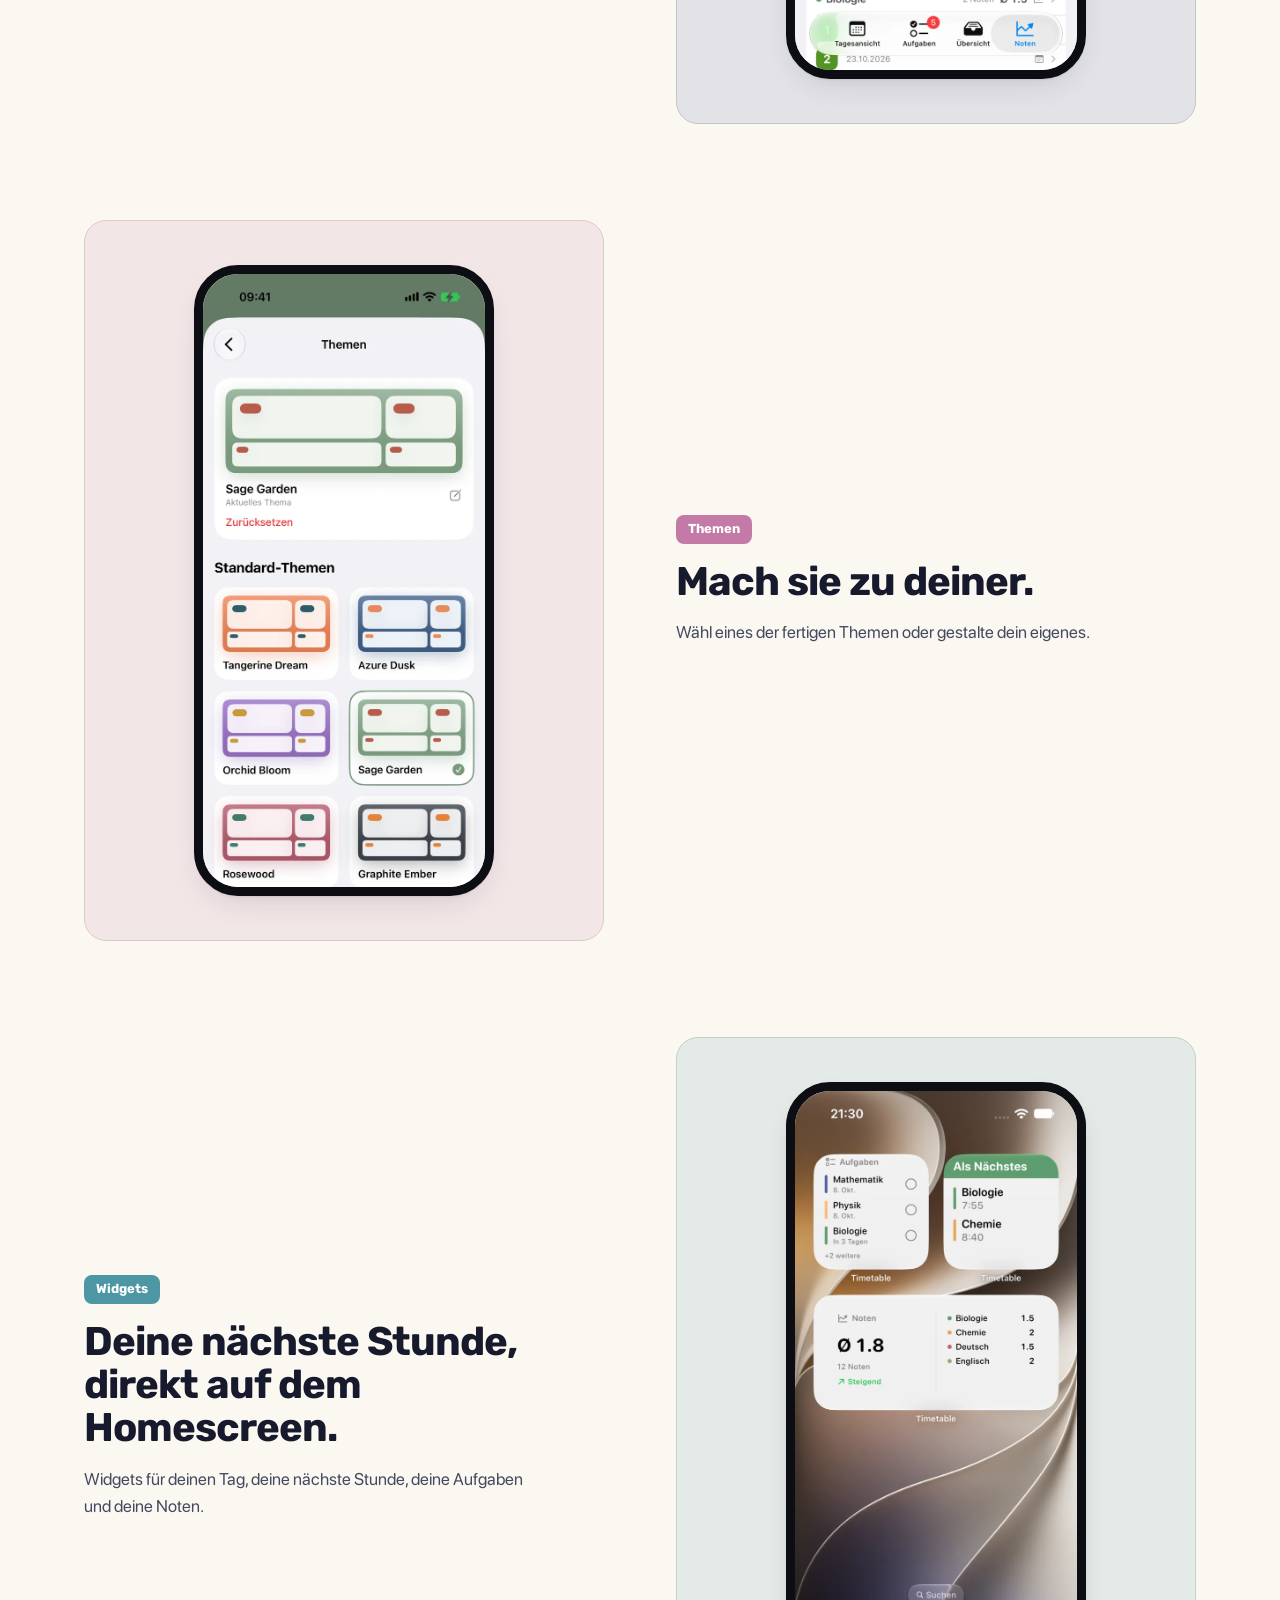
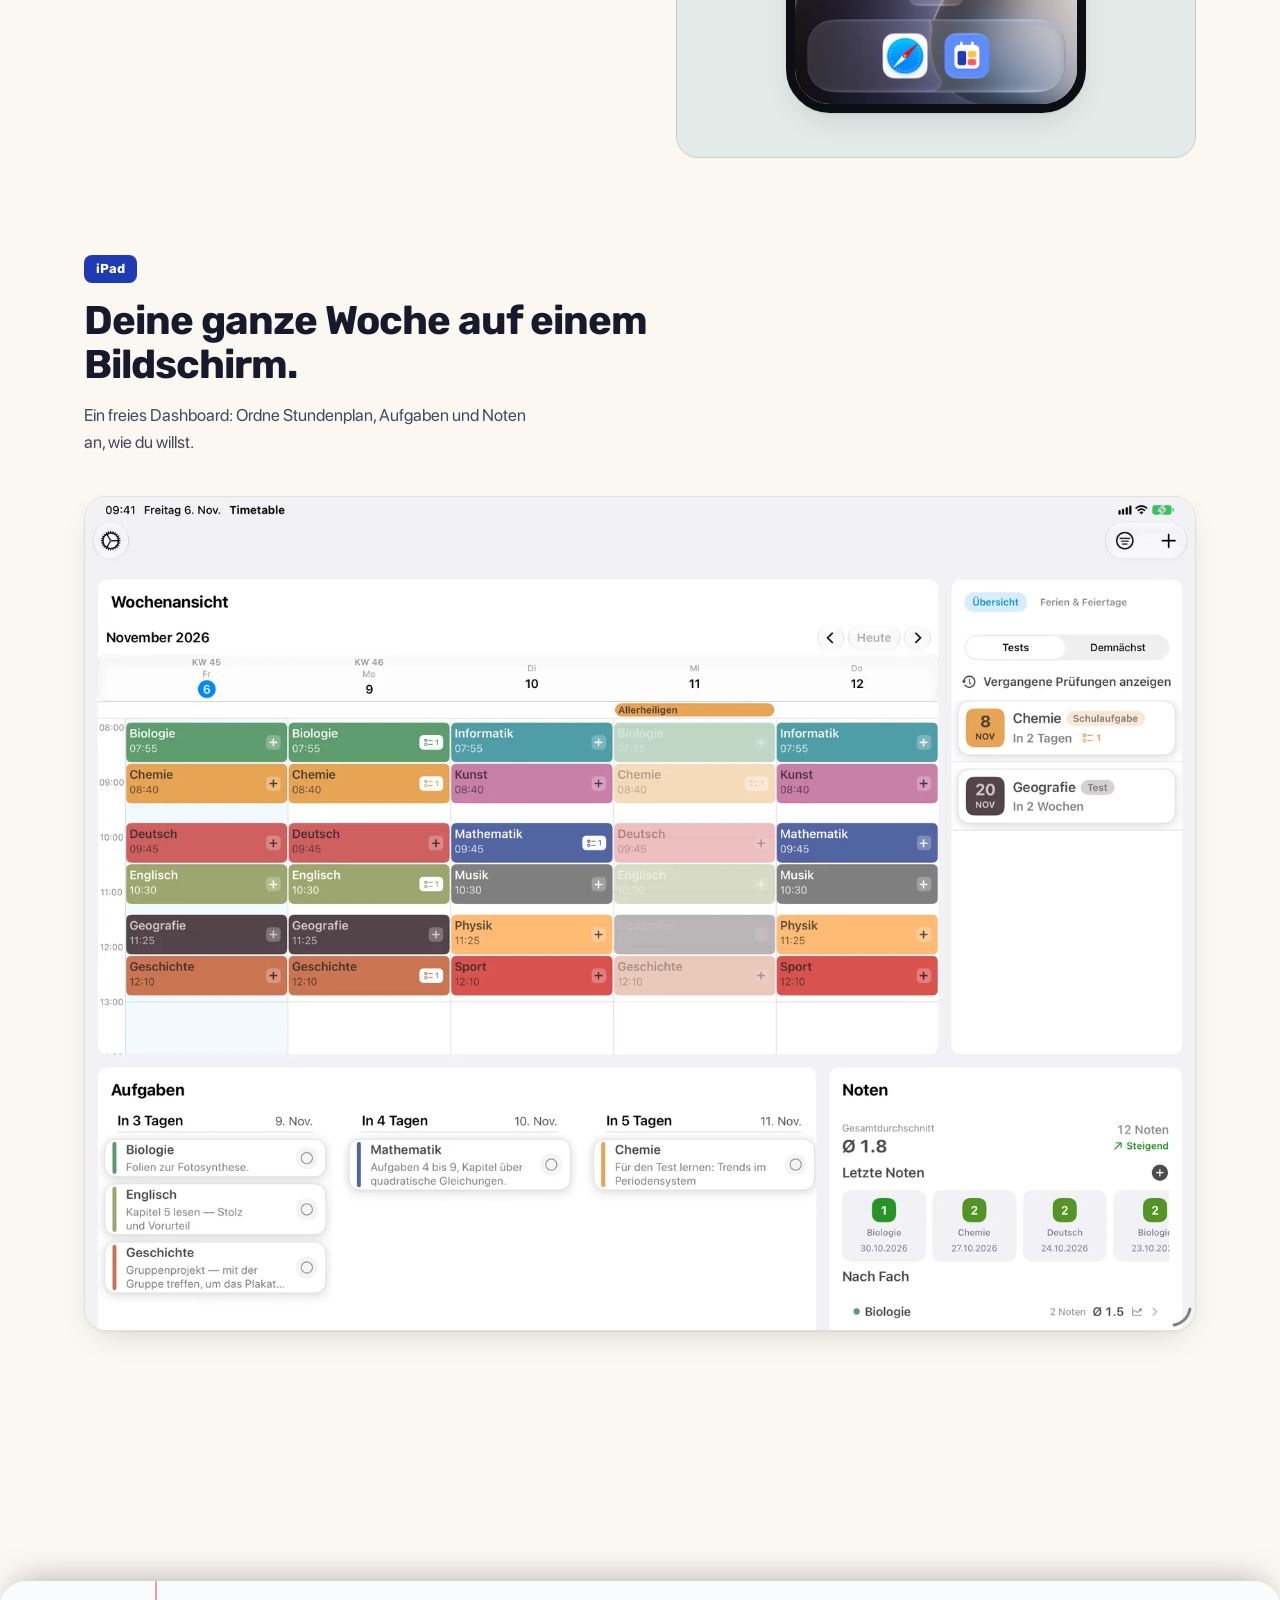
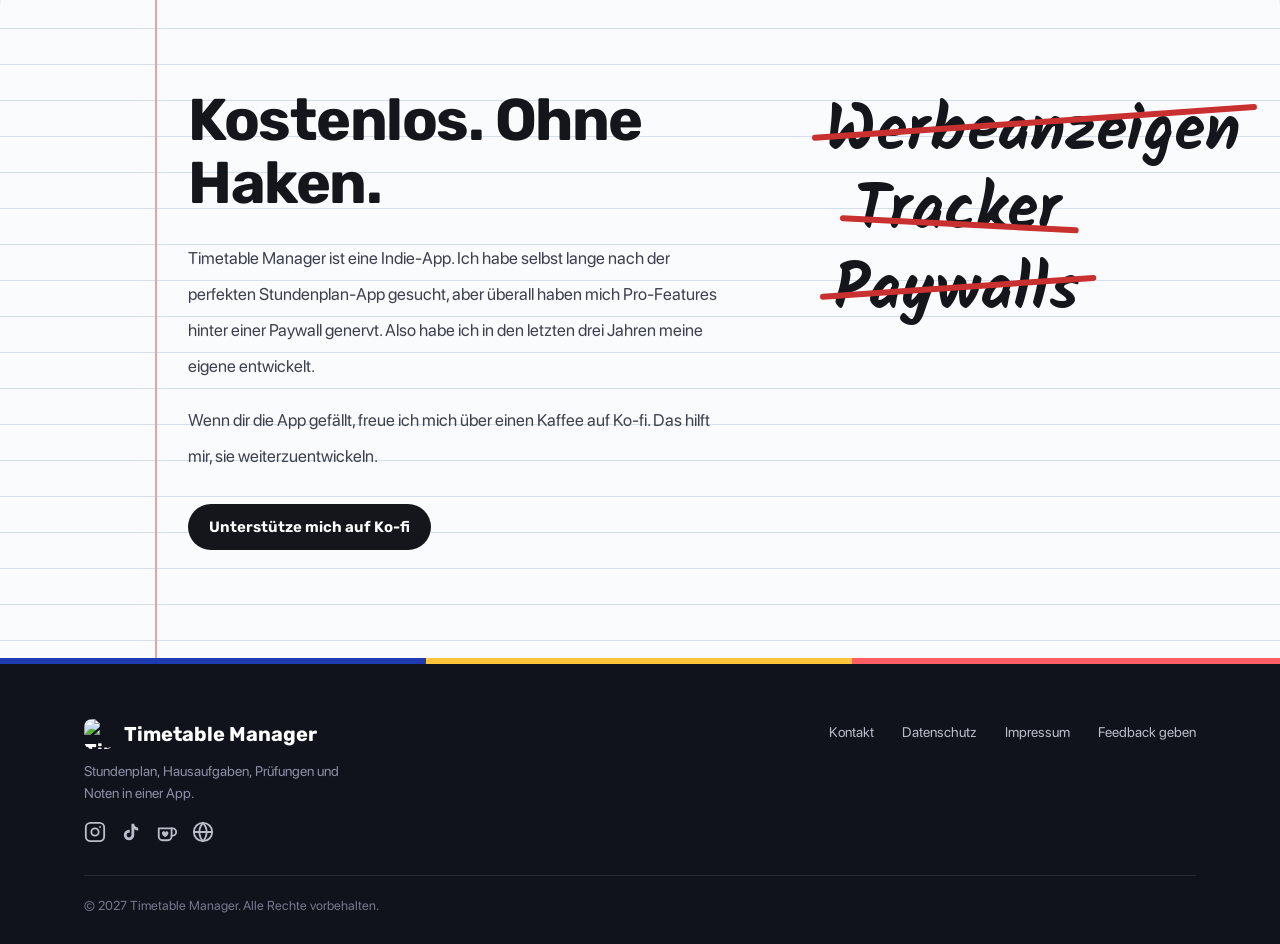
==== commit 373e721b: "add chinese translation" ====
--- a/de/index.html
+++ b/de/index.html
@@ -1,6 +1,6 @@
 <!doctype html>
 <!-- Generated from index.html by scripts/build-langs.mjs. Do not edit. -->
-<html lang="de" data-url-en="../index.html" data-url-fr="../fr/index.html" data-url-es="../es/index.html">
+<html lang="de" data-url-en="../index.html" data-url-fr="../fr/index.html" data-url-es="../es/index.html" data-url-zh="../zh/index.html">
   <head>
     <meta charset="UTF-8" />
     <script src="../assets/js/theme.js"></script>
@@ -19,6 +19,7 @@
     <link rel="alternate" hreflang="de" href="https://www.timetablemanager.app/de/" />
     <link rel="alternate" hreflang="fr" href="https://www.timetablemanager.app/fr/" />
     <link rel="alternate" hreflang="es" href="https://www.timetablemanager.app/es/" />
+    <link rel="alternate" hreflang="zh-Hans" href="https://www.timetablemanager.app/zh/" />
     <link rel="alternate" hreflang="x-default" href="https://www.timetablemanager.app/" />
     <meta property="og:type" content="website" />
     <meta property="og:site_name" content="Timetable Manager" />
--- a/styles.css
+++ b/styles.css
@@ -38,7 +38,7 @@
   --radius: 16px;
   --radius-sm: 10px;
   --container: 1160px;
-  --font: "Rubik", -apple-system, BlinkMacSystemFont, "Segoe UI", Helvetica, Arial, sans-serif;
+  --font: ui-rounded, "SF Pro Rounded", "Rubik", -apple-system, BlinkMacSystemFont, "Segoe UI", Helvetica, Arial, sans-serif;
   --font-display: var(--font);
 }
 
@@ -279,8 +279,9 @@
   gap: 10px;
   font-family: var(--font-display);
   font-weight: 700;
-  font-size: 18px;
-  letter-spacing: -0.02em;
+  /* SF Pro Rounded runs smaller than Rubik at the same size. */
+  font-size: 20px;
+  letter-spacing: -0.01em;
   color: var(--ink);
 }
 
@@ -711,6 +712,21 @@
   }
 }
 
+@font-face {
+  font-family: "SF Pro Rounded";
+  src: url("assets/fonts/SF-Pro-Rounded-Regular.otf") format("opentype");
+  font-weight: 400;
+  font-display: swap;
+}
+
+/* Only the Regular file ships, so heavier weights would be faux-bolded from it.
+   Use a locally installed SF Pro Rounded if there is one, otherwise fall through to Rubik's real bold. */
+@font-face {
+  font-family: "SF Pro Rounded";
+  src: local("SF Pro Rounded Bold"), local("SFProRounded-Bold");
+  font-weight: 500 900;
+}
+
 /* ---------- Why it's free: a page of ruled paper ---------- */
 
 @font-face {
@@ -851,7 +867,7 @@
   color: #fff;
   font-family: var(--font-display);
   font-weight: 700;
-  font-size: 18px;
+  font-size: 20px;
 }
 
 .footer-brand img {
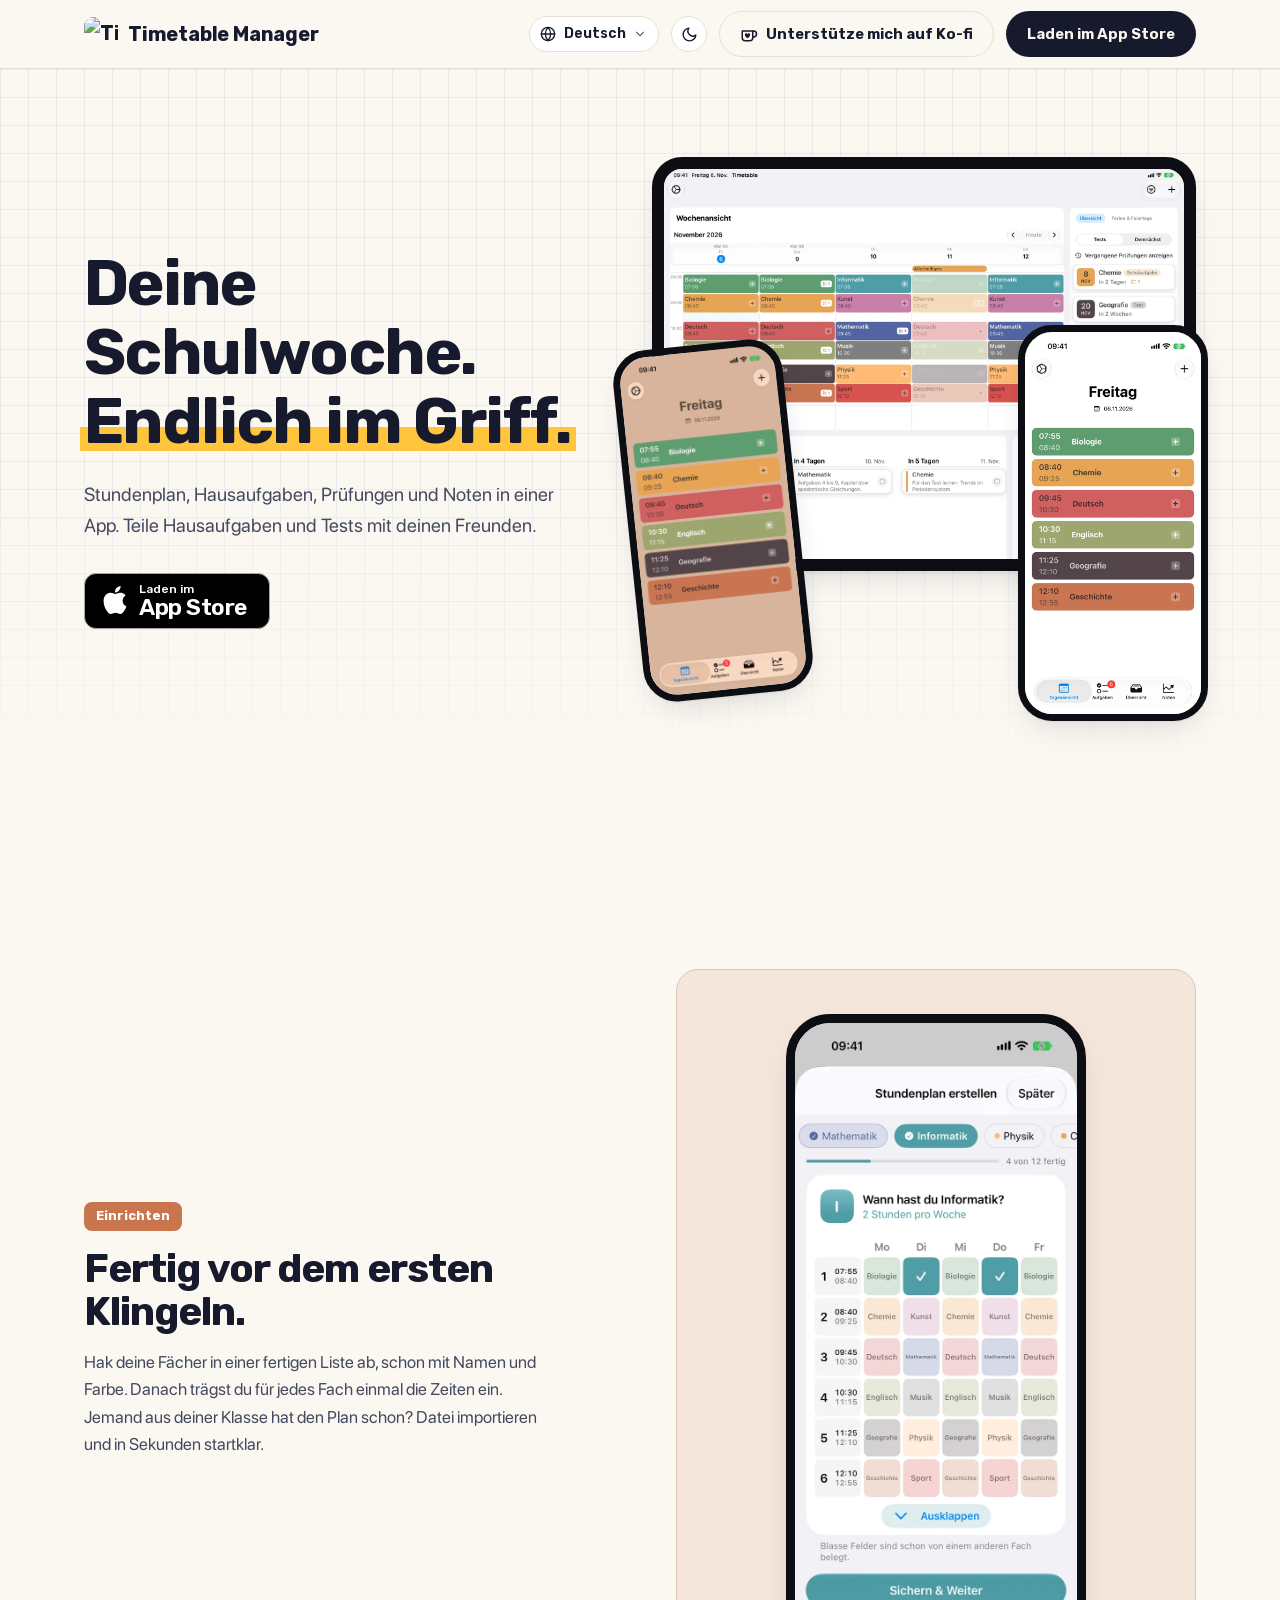
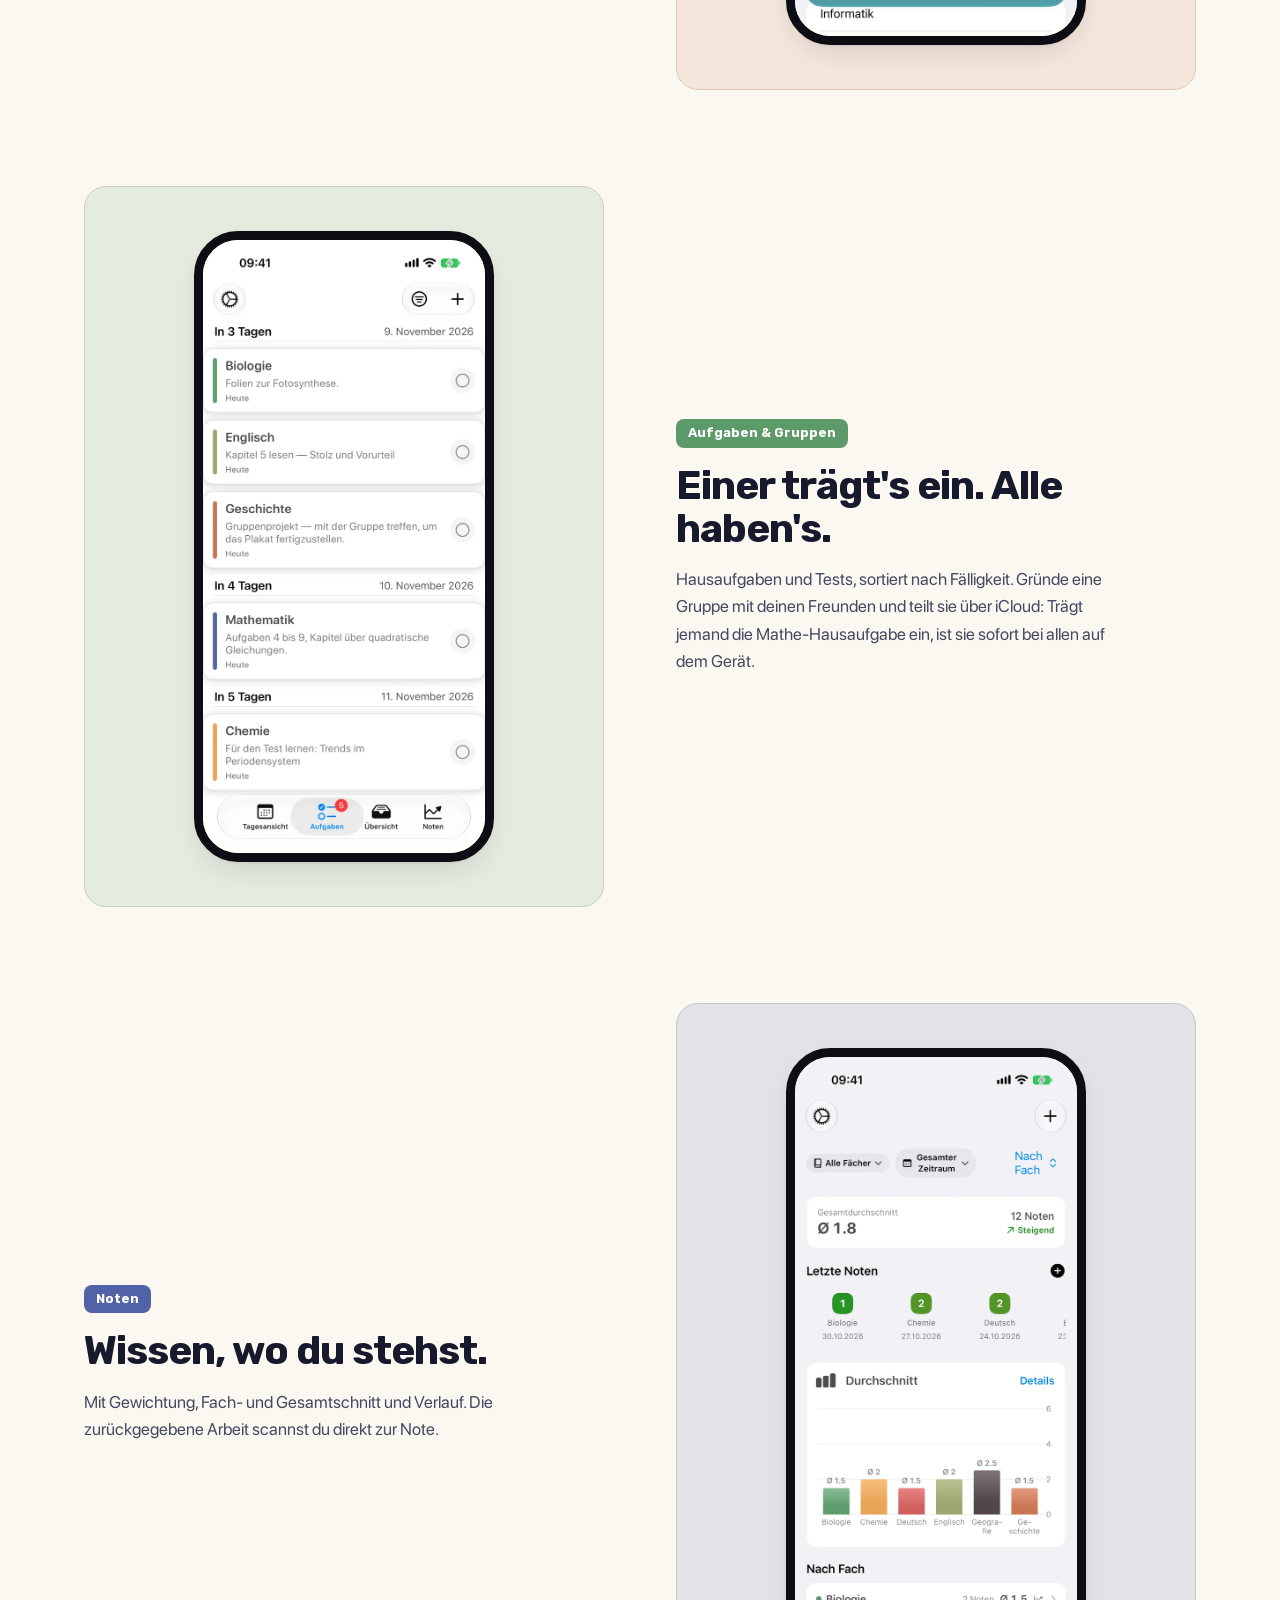
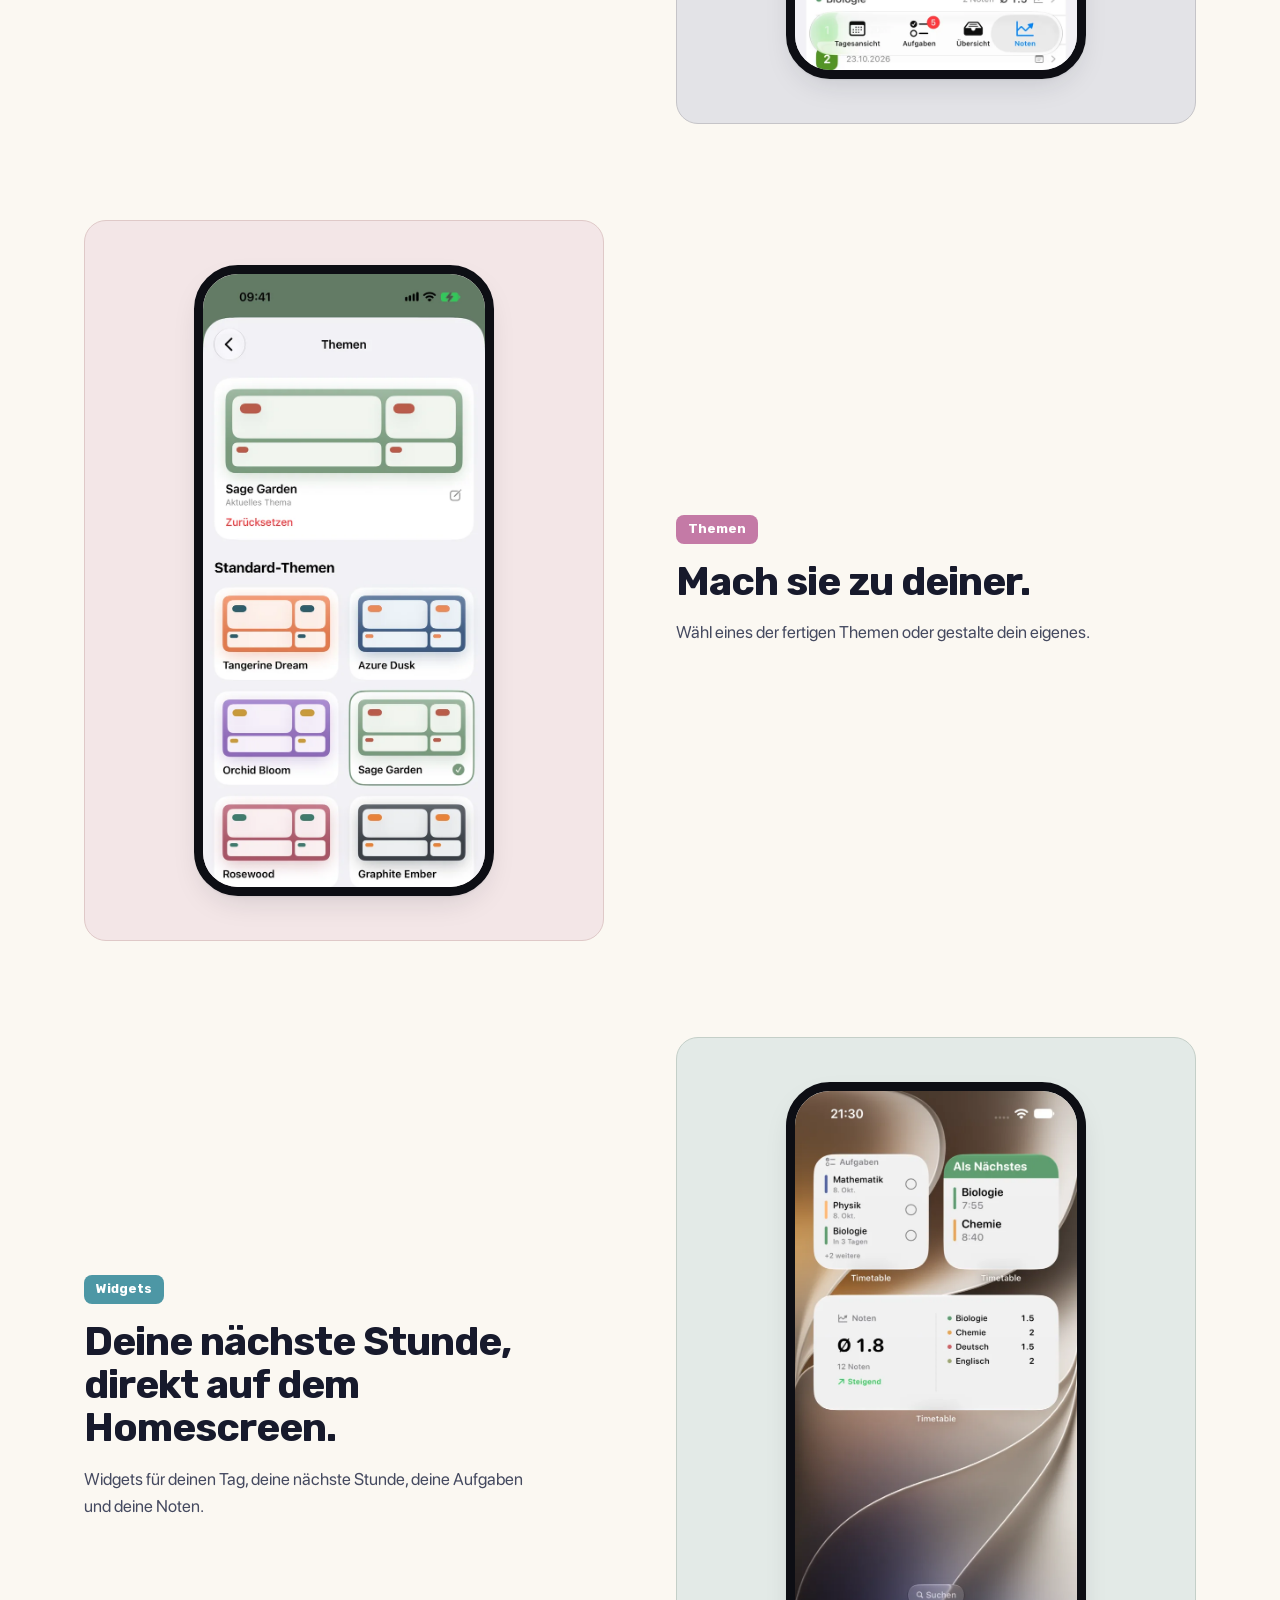
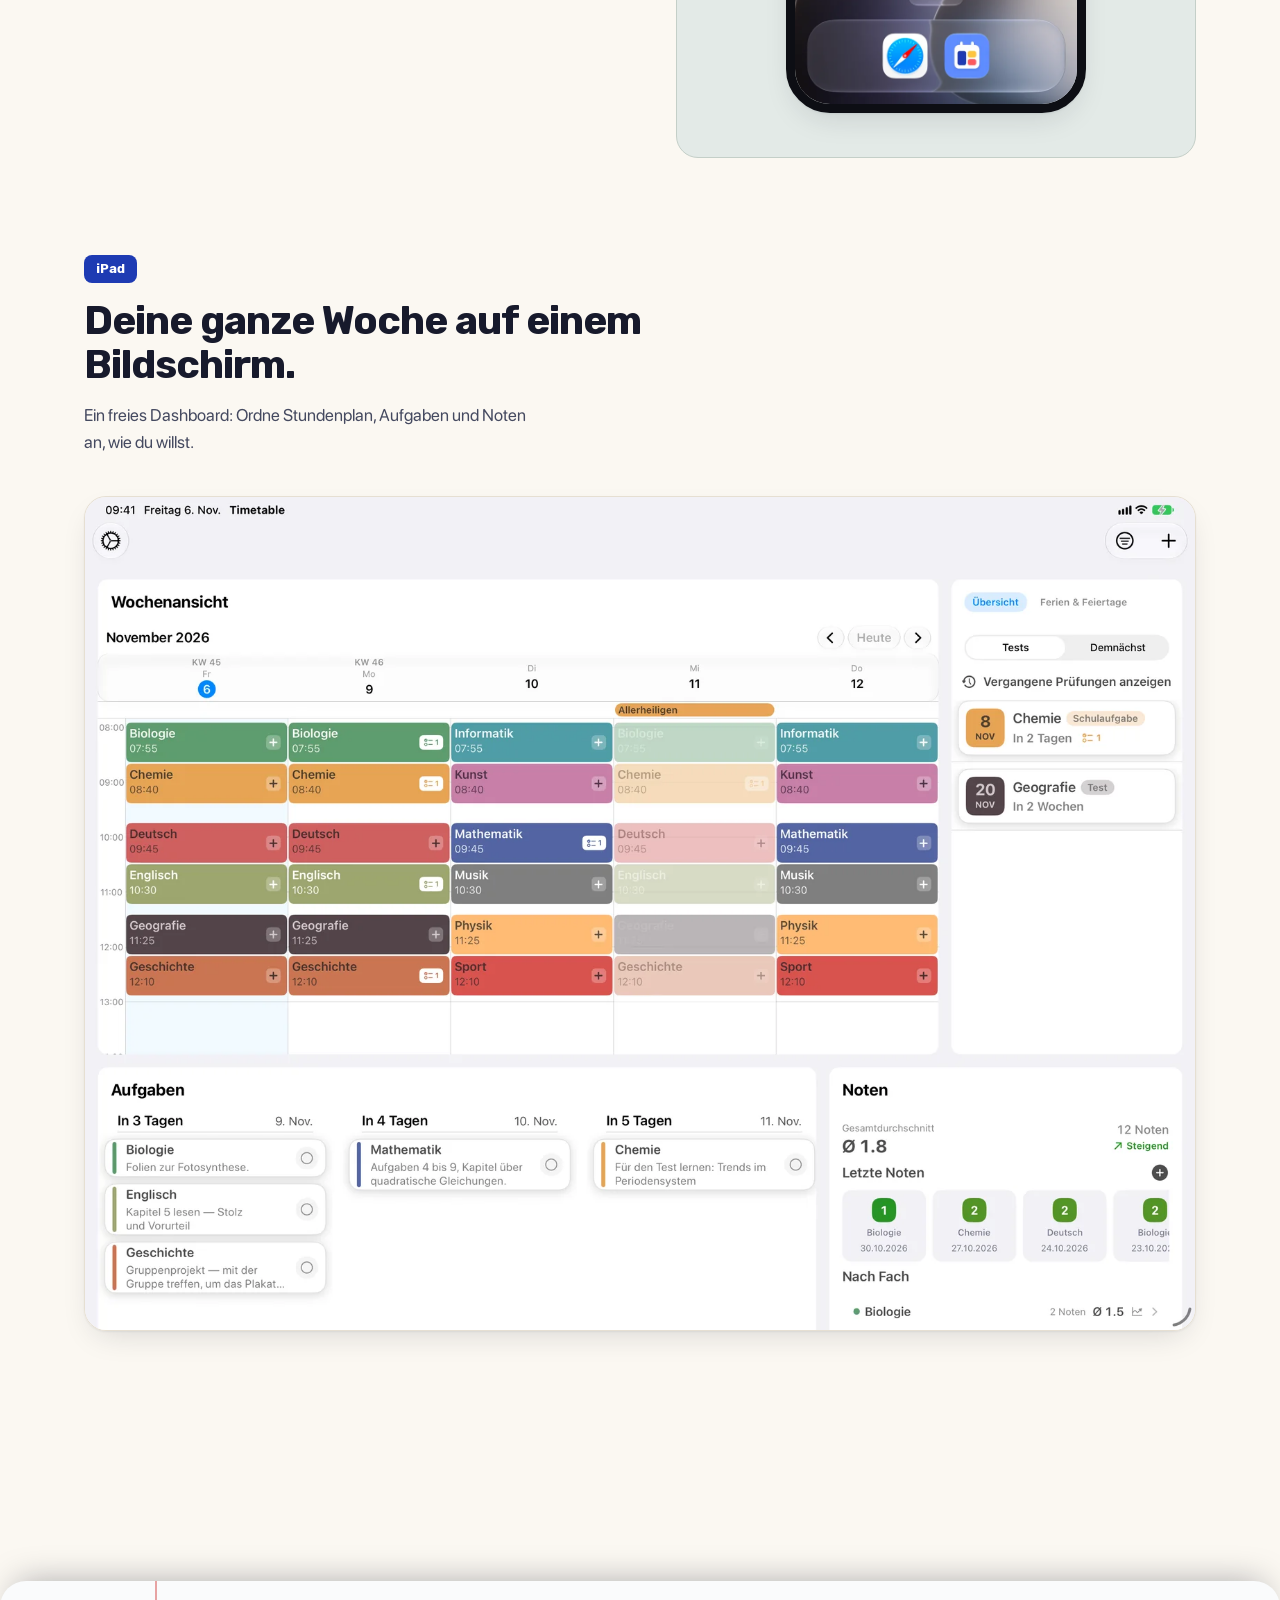
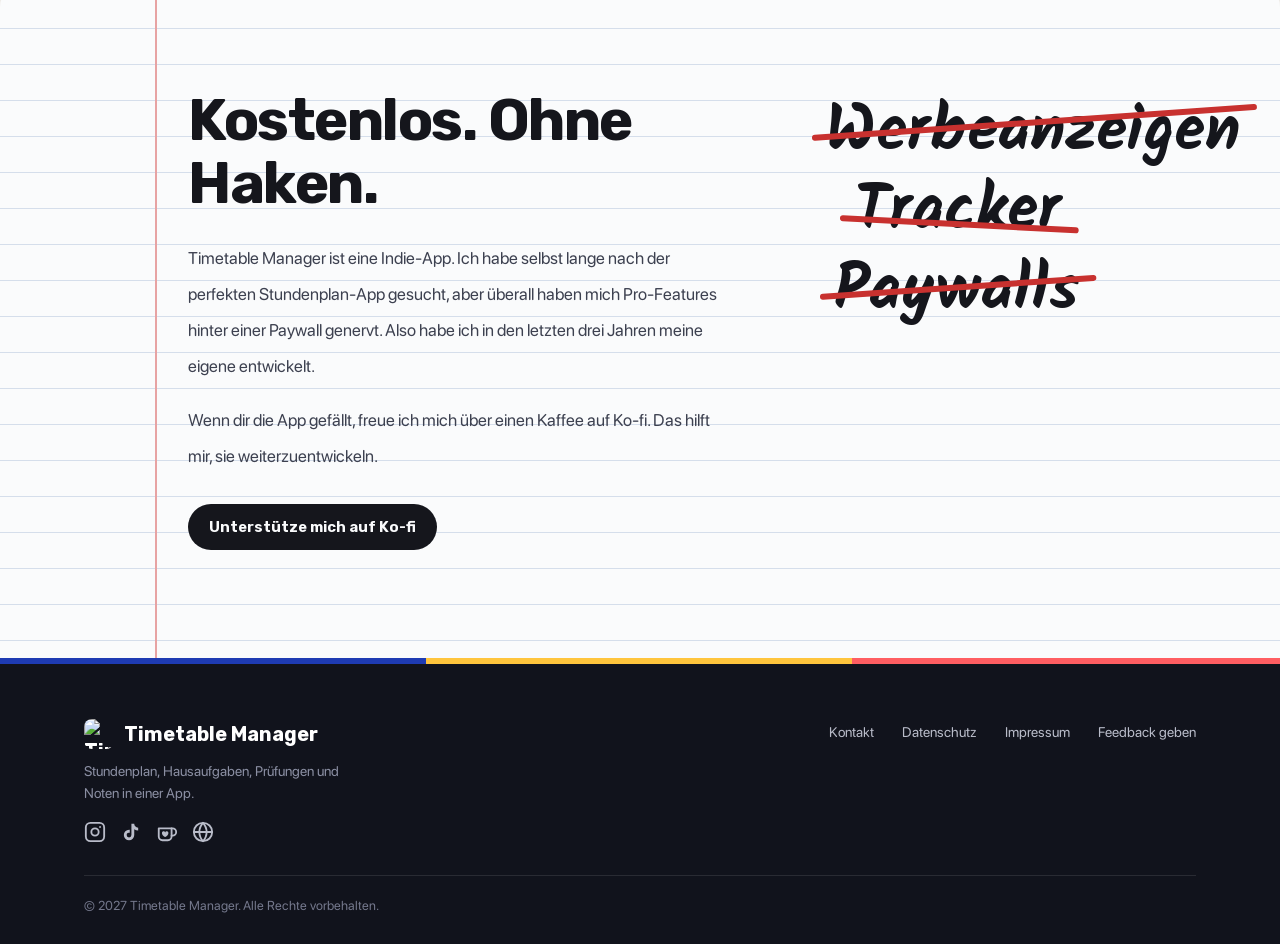
==== commit 89a9a679: "Route feedback through shared Discord service" ====
--- a/de/index.html
+++ b/de/index.html
@@ -36,12 +36,6 @@
     </script>
     <link rel="icon" href="../assets/images/favicon.png" type="image/png" />
     <link rel="apple-touch-icon" href="../apple-touch-icon.png" />
-    <link rel="preconnect" href="https://fonts.googleapis.com" />
-    <link rel="preconnect" href="https://fonts.gstatic.com" crossorigin />
-    <link
-      href="https://fonts.googleapis.com/css2?family=Rubik:wght@400..800&amp;display=swap"
-      rel="stylesheet"
-    />
     <link rel="stylesheet" href="../styles.css" />
   </head>
   <body>
--- a/styles.css
+++ b/styles.css
@@ -729,6 +729,23 @@
 
 /* ---------- Why it's free: a page of ruled paper ---------- */
 
+/* Rubik, self-hosted so no page loads anything from Google. */
+@font-face {
+  font-family: "Rubik";
+  src: url("assets/fonts/rubik-latin-ext.woff2") format("woff2");
+  font-weight: 400 800;
+  font-display: swap;
+  unicode-range: U+0100-02BA, U+02BD-02C5, U+02C7-02CC, U+02CE-02D7, U+02DD-02FF, U+0304, U+0308, U+0329, U+1D00-1DBF, U+1E00-1E9F, U+1EF2-1EFF, U+2020, U+20A0-20AB, U+20AD-20C4, U+2113, U+2C60-2C7F, U+A720-A7FF;
+}
+
+@font-face {
+  font-family: "Rubik";
+  src: url("assets/fonts/rubik-latin.woff2") format("woff2");
+  font-weight: 400 800;
+  font-display: swap;
+  unicode-range: U+0000-00FF, U+0131, U+0152-0153, U+02BB-02BC, U+02C6, U+02DA, U+02DC, U+0304, U+0308, U+0329, U+2000-206F, U+20AC, U+2122, U+2191, U+2193, U+2212, U+2215, U+FEFF, U+FFFD;
+}
+
 @font-face {
   font-family: "Kalam";
   src: url("assets/fonts/kalam-700-latin.woff2") format("woff2");
@@ -955,6 +972,17 @@
   margin: 0 0 18px;
 }
 
+.content-card h2 {
+  margin: 36px 0 8px;
+  font-size: 15px;
+  font-weight: 600;
+  color: var(--muted);
+}
+
+.content-card h2:first-child {
+  margin-top: 0;
+}
+
 .content-card address {
   font-style: normal;
   color: var(--ink-soft);
